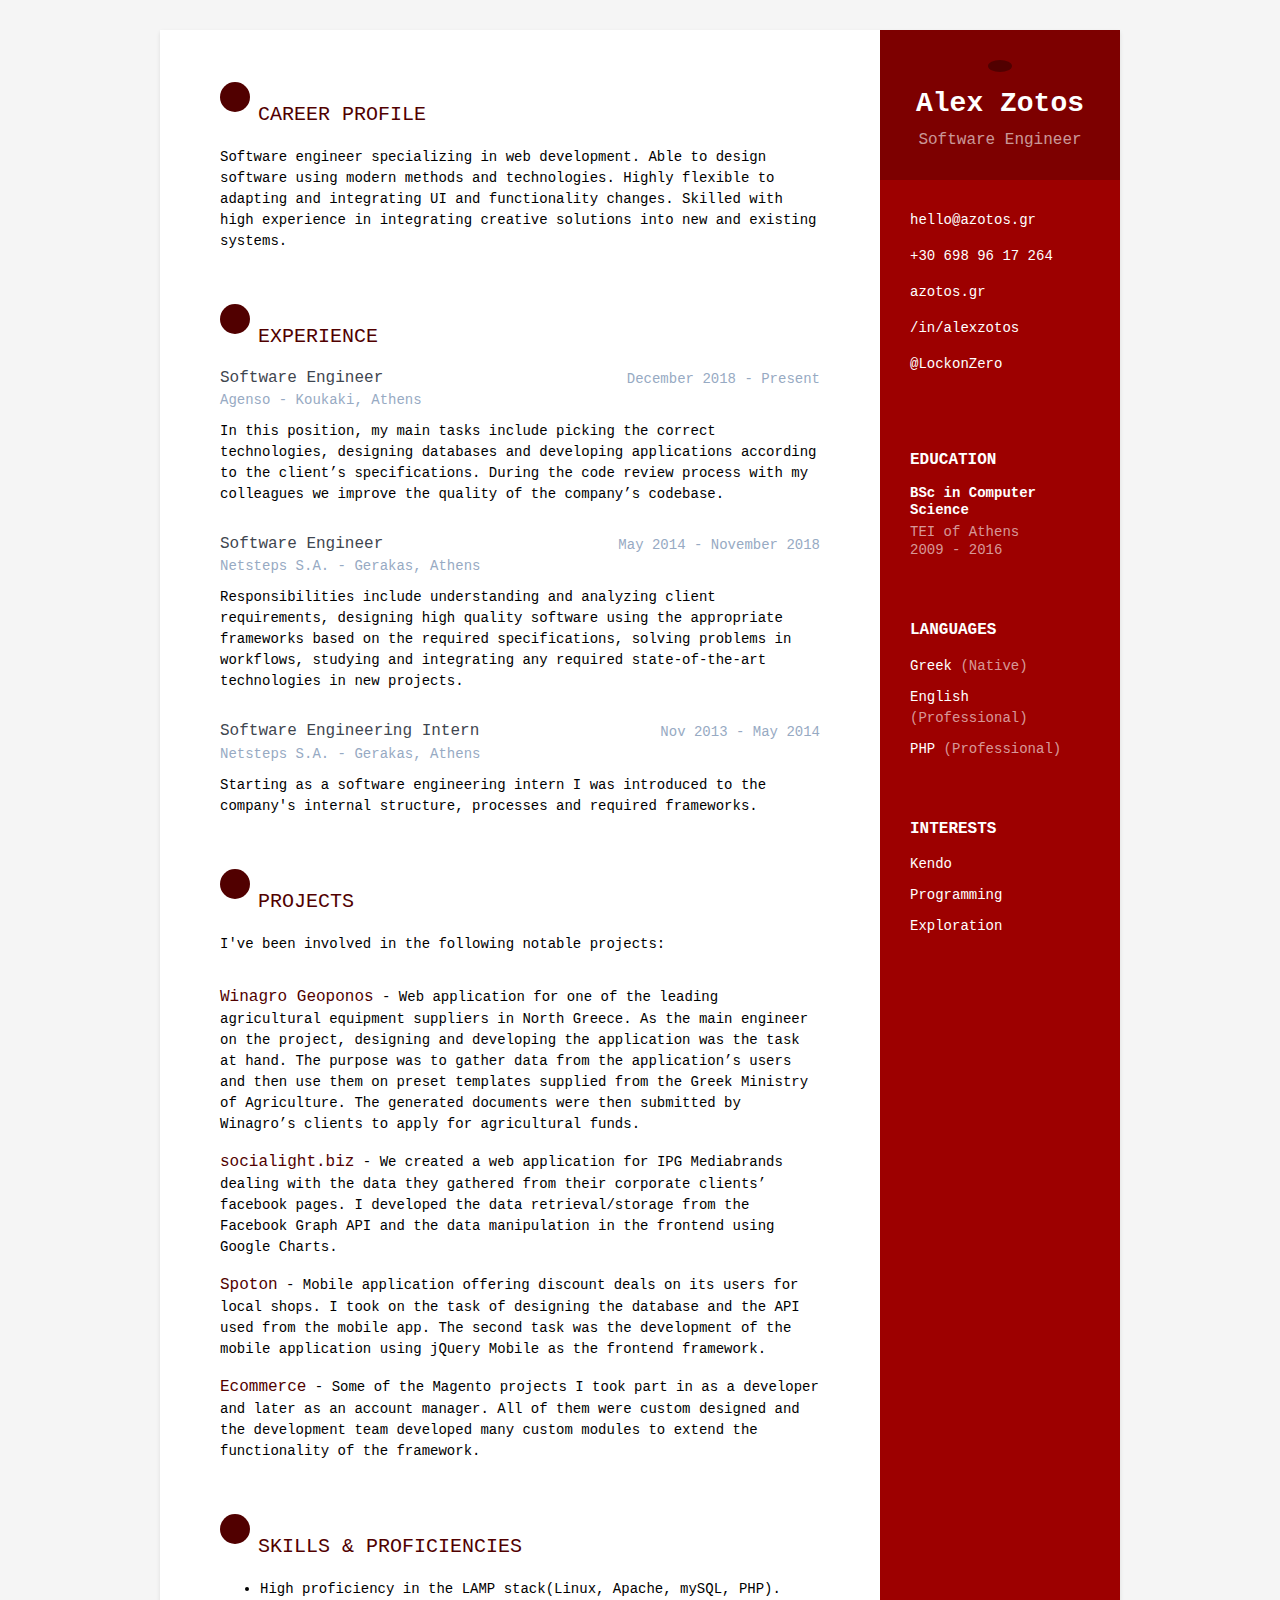
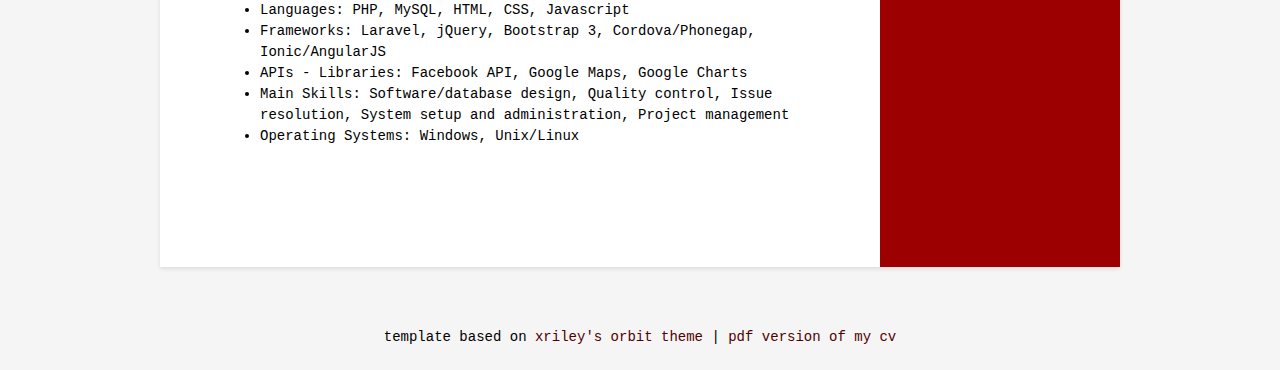
==== themes/hugo-zero/static/cv/index.html @ 6dec4289 "Added new version of Orbit theme, switched main color to red, added pdf link" ====
<!DOCTYPE html>
<!--[if IE 8]> <html lang="en" class="ie8"> <![endif]-->
<!--[if IE 9]> <html lang="en" class="ie9"> <![endif]-->
<!--[if !IE]><!--> <html lang="en"> <!--<![endif]-->

<!--
TODO add links on companies
TODO fix skills
-->
<head>
    <title>Alex Zotos CV</title>
    <!-- Meta -->
    <meta charset="utf-8">
    <meta http-equiv="X-UA-Compatible" content="IE=edge">
    <meta name="viewport" content="width=device-width, initial-scale=1.0">
    <meta name="description" content="Alex Zotos Curriculum Vitae">
    <meta name="author" content="Alex Zotos">
    <link rel="shortcut icon" href="favicon.ico">
    <!-- Global CSS -->
    <link rel="stylesheet" href="assets/plugins/bootstrap/css/bootstrap.min.css">
    <!-- Plugins CSS -->
    <link rel="stylesheet" href="assets/plugins/font-awesome/css/font-awesome.css">

    <!-- Theme CSS -->
    <link id="theme-style" rel="stylesheet" href="assets/css/orbit-zero.css">
    <!-- HTML5 shim and Respond.js for IE8 support of HTML5 elements and media queries -->
    <!--[if lt IE 9]>
    <script src="https://oss.maxcdn.com/html5shiv/3.7.2/html5shiv.min.js"></script>
    <script src="https://oss.maxcdn.com/respond/1.4.2/respond.min.js"></script>
    <![endif]-->
</head>

<body>
<div class="wrapper">
    <div class="sidebar-wrapper">
        <div class="profile-container">
            <img class="profile" src="/cv/assets/images/myAvatar.png" alt="" />
            <h1 class="name">Alex Zotos</h1>
            <h3 class="tagline">Software Engineer</h3>
        </div><!--//profile-container-->

        <div class="contact-container container-block">
            <ul class="list-unstyled contact-list">
                <li class="email"><i class="fas fa-envelope"></i><a href="mailto: hello@azotos.gr">hello@azotos.gr</a></li>
                <li class="phone"><i class="fas fa-phone"></i><a href="tel:+30 698 96 17 264">+30 698 96 17 264</a></li>
                <li class="website"><i class="fas fa-globe"></i><a href="https://www.azotos.gr" target="_blank">azotos.gr</a></li>
                <li class="linkedin"><i class="fab fa-linkedin-in"></i><a href="https://linkedin.com/in/alexzotos" target="_blank">/in/alexzotos</a></li>
                <li class="github"><i class="fab fa-github"></i><a href="https://github.com/LockonZero" target="_blank">@LockonZero</a></li>
            </ul>
        </div><!--//contact-container-->
        <div class="education-container container-block">
            <h2 class="container-block-title">Education</h2>
            <div class="item">
                <h4 class="degree">BSc in Computer Science</h4>
                <h5 class="meta">TEI of Athens</h5>
                <div class="time">2009 - 2016</div>
            </div><!--//item-->
        </div><!--//education-container-->

        <div class="languages-container container-block">
            <h2 class="container-block-title">Languages</h2>
            <ul class="list-unstyled interests-list">
                <li>Greek <span class="lang-desc">(Native)</span></li>
                <li>English <span class="lang-desc">(Professional)</span></li>
                <li>PHP <span class="lang-desc">(Professional)</span></li>
            </ul>
        </div><!--//interests-->

        <div class="interests-container container-block">
            <h2 class="container-block-title">Interests</h2>
            <ul class="list-unstyled interests-list">
                <li>Kendo</li>
                <li>Programming</li>
                <li>Exploration</li>
            </ul>
        </div><!--//interests-->

    </div><!--//sidebar-wrapper-->

    <div class="main-wrapper">

        <section class="section summary-section">
            <h2 class="section-title"><span class="icon-holder"><i class="fas fa-user"></i></span>Career Profile</h2>
            <div class="summary">
                <p>Software engineer specializing in web development. Able to design software using modern methods and technologies. Highly flexible to adapting and integrating UI and functionality changes. Skilled with high experience in integrating creative solutions into new and existing systems.</p>
            </div><!--//summary-->
        </section><!--//section-->

        <section class="section experiences-section">
            <h2 class="section-title"><span class="icon-holder"><i class="fas fa-briefcase"></span></i>Experience</h2>

            <div class="item">
                <div class="meta">
                    <div class="upper-row">
                        <h3 class="job-title">Software Engineer</h3>
                        <div class="time">December 2018 - Present</div>
                    </div><!--//upper-row-->
                    <div class="company">Agenso - Koukaki, Athens</div>
                </div><!--//meta-->
                <div class="details">
                    <p>In this position, my main tasks include picking the correct technologies, designing databases and developing applications according to the client’s specifications. During the code review process with my colleagues we improve the quality of the company’s codebase.</p>

                </div><!--//details-->
            </div><!--//item-->

            <div class="item">
                <div class="meta">
                    <div class="upper-row">
                        <h3 class="job-title">Software Engineer</h3>
                        <div class="time">May 2014 - November 2018</div>
                    </div><!--//upper-row-->
                    <div class="company">Netsteps S.A. - Gerakas, Athens</div>
                </div><!--//meta-->
                <div class="details">
                    <p>Responsibilities include understanding and analyzing client requirements, designing high quality software using the appropriate frameworks based on the required specifications, solving problems in workflows, studying and integrating any required state-of-the-art technologies in new projects.</p>

                </div><!--//details-->
            </div><!--//item-->

            <div class="item">
                <div class="meta">
                    <div class="upper-row">
                        <h3 class="job-title">Software Engineering Intern</h3>
                        <div class="time">Nov 2013 - May 2014</div>
                    </div><!--//upper-row-->
                    <div class="company">Netsteps S.A. - Gerakas, Athens</div>
                </div><!--//meta-->
                <div class="details">
                    <p>Starting as a software engineering intern I was introduced to the company's internal structure, processes and required frameworks. </p>

                </div><!--//details-->
            </div><!--//item-->

        </section><!--//section-->

        <section class="section projects-section">
            <h2 class="section-title"><span class="icon-holder"><i class="fas fa-archive"></i></span>Projects</h2>
            <div class="intro">
                <p>I've been involved in the following notable projects:</p>
            </div><!--//intro-->

            <div class="item">
                <span class="project-title"><a href="#hook">Winagro Geoponos</a></span> - <span class="project-tagline">Web application for one of the leading agricultural equipment suppliers in North Greece. As the main engineer on the project, designing and developing the application was the task at hand. The purpose was to gather data from the application’s users and then use them on preset templates supplied from the Greek Ministry of Agriculture. The generated documents were then submitted by Winagro’s clients to apply for agricultural funds.</span>

            </div><!--//item-->

            <div class="item">
                <span class="project-title"><a href="#hook">socialight.biz</a></span> - <span class="project-tagline">We created a web application for IPG Mediabrands dealing with the data they gathered from their corporate clients’ facebook pages. I developed the data retrieval/storage from the Facebook Graph API and the data manipulation in the frontend using Google Charts.</span>

            </div><!--//item-->

            <div class="item">
                <span class="project-title"><a href="#hook">Spoton</a></span> - <span class="project-tagline">Mobile application offering discount deals on its users for local shops. I took on the task of designing the database and the API used from the mobile app. The second task was the development of the mobile application using jQuery Mobile as the frontend framework.</span>

            </div><!--//item-->

            <div class="item">
                <span class="project-title"><a href="#hook">Ecommerce</a></span> - <span class="project-tagline">Some of the Magento projects I took part in as a developer and later as an account manager. All of them were custom designed and the development team developed many custom modules to extend the functionality of the framework.</span>

            </div><!--//item-->

        </section><!--//section-->

        <section class="skills-section section">
            <h2 class="section-title"><span class="icon-holder"><i class="fas fa-rocket"></i></span>Skills &amp; Proficiencies</h2>
            <div class="skillset">
                <ul>
                    <li>High proficiency in the LAMP stack(Linux, Apache, mySQL, PHP).</li>
                    <li>Languages: PHP, MySQL, HTML, CSS, Javascript</li>
                    <li>Frameworks: Laravel, jQuery, Bootstrap 3, Cordova/Phonegap, Ionic/AngularJS</li>
                    <li>APIs - Libraries: Facebook API, Google Maps, Google Charts</li>
                    <li>Main Skills: Software/database design, Quality control, Issue resolution, System setup and administration, Project management</li>
                    <li>Operating Systems: Windows, Unix/Linux</li>
                </ul>

            </div>
        </section><!--//skills-section-->

    </div><!--//main-body-->
</div>

<footer class="footer">
    <div class="text-center">
        template based on <a href="https://git.io/vps8f">xriley's orbit theme</a> | <a href="https://www.azotos.gr/cv/dist/alexzotos-cv-2019-1.pdf">pdf version of my cv</a>
    </div><!--//container-->
</footer><!--//footer-->

<!-- Javascript -->
<script src="https://ajax.googleapis.com/ajax/libs/webfont/1.6.26/webfont.js"></script>
<!-- FontAwesome JS -->
<script defer src="https://use.fontawesome.com/releases/v5.1.0/js/all.js" integrity="sha384-3LK/3kTpDE/Pkp8gTNp2gR/2gOiwQ6QaO7Td0zV76UFJVhqLl4Vl3KL1We6q6wR9" crossorigin="anonymous"></script>
<!--<script type="text/javascript" src="assets/plugins/jquery-1.11.3.min.js"></script>-->
<!--<script type="text/javascript" src="assets/plugins/bootstrap/js/bootstrap.min.js"></script>-->

<script>
    WebFont.load({
        google: {
            families: ['Cutive Mono']
        }
    });
</script>
</body>
</html>
---- themes/hugo-zero/static/cv/assets/css/orbit-zero.css ----
/*! 
 * Template Name: Orbit - Bootstrap 4 Resume/CV Template for Developers
 * Version: 2.0
 * Author: Xiaoying Riley
 * Copyright: 3rd Wave Media
 * Twitter: @3rdwave_themes
 * License: Creative Commons Attribution 3.0 License
 * Website: http://themes.3rdwavemedia.com/
*/body{font-family:'Roboto', sans-serif;color:#000;background:#f5f5f5;font-size:14px;-webkit-font-smoothing:antialiased;-moz-osx-font-smoothing:grayscale}h1,h2,h3,h4,h5,h6{font-weight:700}a{color:#510000;-webkit-transition:all 0.4s ease-in-out;-moz-transition:all 0.4s ease-in-out;-ms-transition:all 0.4s ease-in-out;-o-transition:all 0.4s ease-in-out}a:hover{text-decoration:underline;color:#040000}a:focus{text-decoration:none}p{line-height:1.5}.wrapper{background:#9D0000;max-width:960px;margin:0 auto;margin-top:30px;position:relative;-webkit-box-shadow:0px 2px 4px rgba(0,0,0,0.1);-moz-box-shadow:0px 2px 4px rgba(0,0,0,0.1);box-shadow:0px 2px 4px rgba(0,0,0,0.1)}.sidebar-wrapper{background:#9D0000;position:absolute;right:0;width:240px;height:100%;min-height:800px;color:#fff}.sidebar-wrapper a{color:#fff}.sidebar-wrapper .profile-container{padding:30px;background:rgba(0,0,0,0.2);text-align:center;color:#fff}.sidebar-wrapper .name{font-size:32px;font-weight:900;margin-top:0;margin-bottom:10px}.sidebar-wrapper .tagline{color:rgba(255,255,255,0.6);font-size:16px;font-weight:400;margin-top:0;margin-bottom:0}.sidebar-wrapper .profile{margin-bottom:15px}.sidebar-wrapper .contact-list .svg-inline--fa{margin-right:5px;font-size:18px;vertical-align:middle}.sidebar-wrapper .contact-list li{margin-bottom:15px}.sidebar-wrapper .contact-list li:last-child{margin-bottom:0}.sidebar-wrapper .contact-list .email .svg-inline--fa{font-size:14px}.sidebar-wrapper .container-block{padding:30px}.sidebar-wrapper .container-block-title{text-transform:uppercase;font-size:16px;font-weight:700;margin-top:0;margin-bottom:15px}.sidebar-wrapper .degree{font-size:14px;margin-top:0;margin-bottom:5px}.sidebar-wrapper .education-container .item{margin-bottom:15px}.sidebar-wrapper .education-container .item:last-child{margin-bottom:0}.sidebar-wrapper .education-container .meta{color:rgba(255,255,255,0.6);font-weight:500;margin-bottom:0px;margin-top:0;font-size:14px}.sidebar-wrapper .education-container .time{color:rgba(255,255,255,0.6);font-weight:500;margin-bottom:0px}.sidebar-wrapper .languages-container .lang-desc{color:rgba(255,255,255,0.6)}.sidebar-wrapper .languages-list{margin-bottom:0}.sidebar-wrapper .languages-list li{margin-bottom:10px}.sidebar-wrapper .languages-list li:last-child{margin-bottom:0}.sidebar-wrapper .interests-list{margin-bottom:0}.sidebar-wrapper .interests-list li{margin-bottom:10px}.sidebar-wrapper .interests-list li:last-child{margin-bottom:0}.main-wrapper{background:#fff;padding:60px;padding-right:300px}.main-wrapper .section-title{text-transform:uppercase;font-size:20px;font-weight:500;color:#510000;position:relative;margin-top:0;margin-bottom:20px}.main-wrapper .section-title .icon-holder{width:30px;height:30px;margin-right:8px;display:inline-block;color:#fff;-webkit-border-radius:50%;-moz-border-radius:50%;-ms-border-radius:50%;-o-border-radius:50%;border-radius:50%;-moz-background-clip:padding;-webkit-background-clip:padding-box;background-clip:padding-box;background:#510000;text-align:center;font-size:16px;position:relative;top:-8px}.main-wrapper .section-title .icon-holder .svg-inline--fa{font-size:14px;margin-top:6px}.main-wrapper .section{margin-bottom:60px}.main-wrapper .experiences-section .item{margin-bottom:30px}.main-wrapper .upper-row{position:relative;overflow:hidden;margin-bottom:2px}.main-wrapper .job-title{color:#3F4650;font-size:16px;margin-top:0;margin-bottom:0;font-weight:500}.main-wrapper .time{position:absolute;right:0;top:0;color:#97AAC3}.main-wrapper .company{margin-bottom:10px;color:#97AAC3}.main-wrapper .project-title{font-size:16px;font-weight:400;margin-top:0;margin-bottom:5px}.main-wrapper .projects-section .intro{margin-bottom:30px}.main-wrapper .projects-section .item{margin-bottom:15px}.skillset .item{margin-bottom:15px;overflow:hidden}.skillset .level-title{font-size:14px;margin-top:0;margin-bottom:12px}.skillset .level-bar{height:12px;background:#f5f5f5;-webkit-border-radius:2px;-moz-border-radius:2px;-ms-border-radius:2px;-o-border-radius:2px;border-radius:2px;-moz-background-clip:padding;-webkit-background-clip:padding-box;background-clip:padding-box}.skillset .theme-progress-bar{background:#d00000}.footer{padding:30px;padding-top:60px}.footer .copyright{line-height:1.6;color:#000;font-size:13px}.footer .fa-heart{color:#fb866a}@media (max-width: 767.98px){.sidebar-wrapper{position:static;width:inherit}.main-wrapper{padding:30px}.main-wrapper .time{position:static;display:block;margin-top:5px}.main-wrapper .upper-row{margin-bottom:0}}@media (min-width: 992px){.skillset .level-title{display:inline-block;float:left;width:30%;margin-bottom:0}}body{font-family:'Cutive Mono', monospace}.main-wrapper .section-title .icon-holder{margin-right:8px}.sidebar-wrapper .name{font-size:28px}.sidebar-wrapper .profile{max-width:150px;border-radius:50%;padding:12px 12px 0px 12px;background-color:#510000}.sidebar-wrapper .contact-list .icon-holder{margin-right:5px}
/*# sourceMappingURL=orbit-zero.css.map */
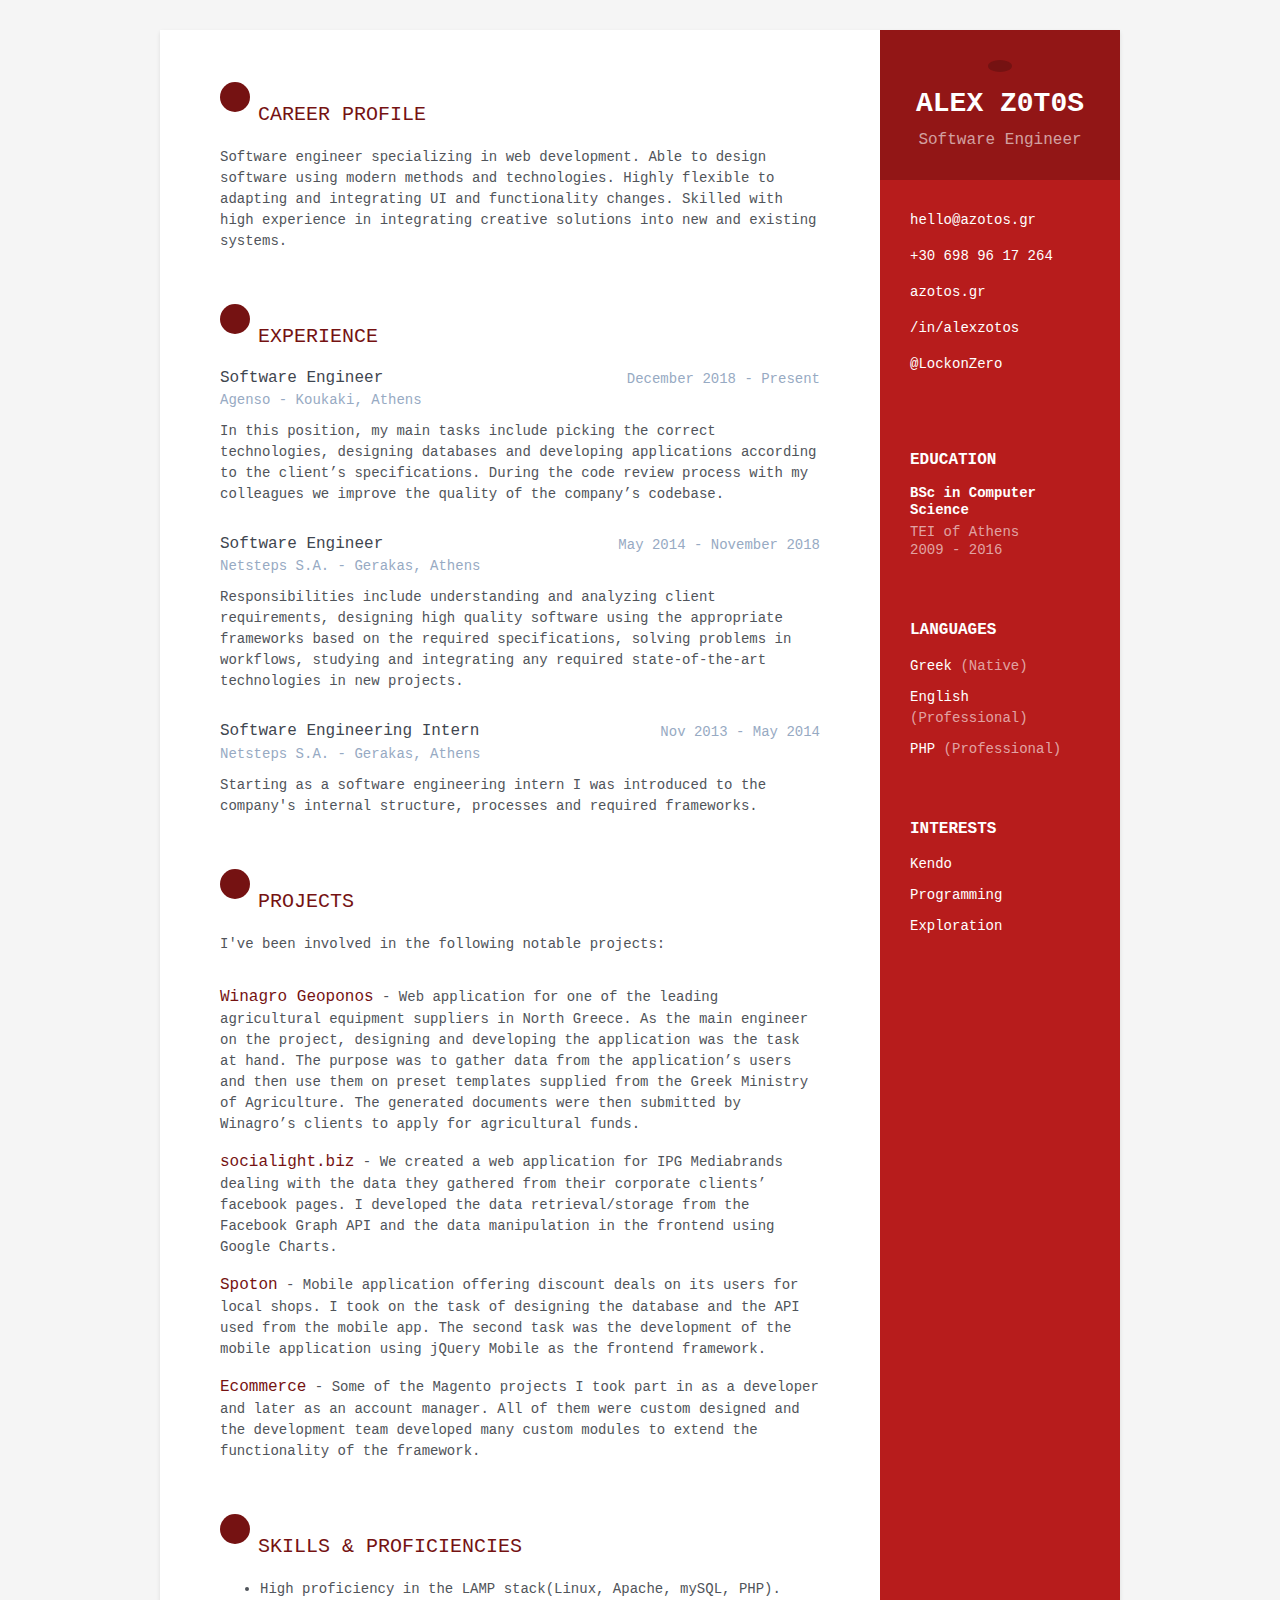
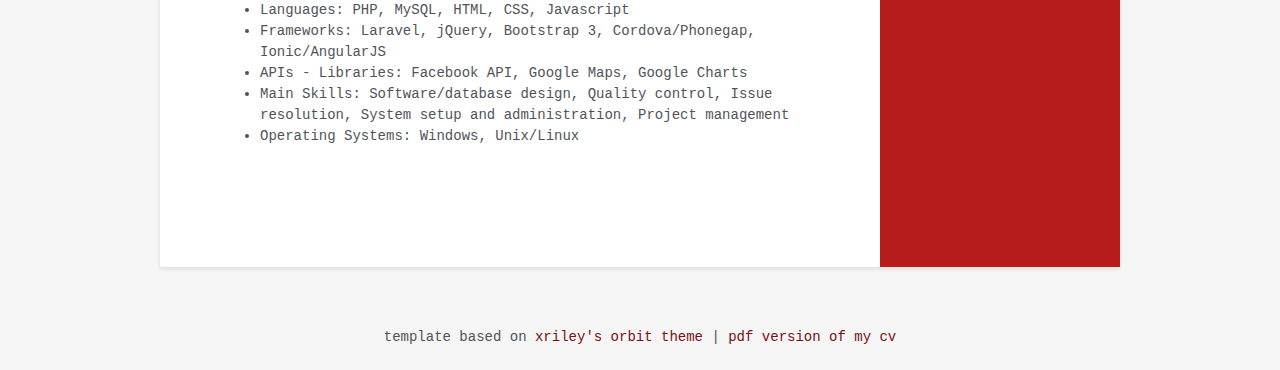
==== commit b421bed3: "Changes for the CV" ====
--- a/themes/hugo-zero/static/cv/index.html
+++ b/themes/hugo-zero/static/cv/index.html
@@ -35,7 +35,7 @@
     <div class="sidebar-wrapper">
         <div class="profile-container">
             <img class="profile" src="/cv/assets/images/myAvatar.png" alt="" />
-            <h1 class="name">Alex Zotos</h1>
+            <h1 class="name">ALEX Z0T0S</h1>
             <h3 class="tagline">Software Engineer</h3>
         </div><!--//profile-container-->
 
@@ -195,7 +195,7 @@
 <script>
     WebFont.load({
         google: {
-            families: ['Cutive Mono']
+            families: ['Overpass Mono']
         }
     });
 </script>
--- a/themes/hugo-zero/static/cv/assets/css/orbit-zero.css
+++ b/themes/hugo-zero/static/cv/assets/css/orbit-zero.css
@@ -6,5 +6,5 @@
  * Twitter: @3rdwave_themes
  * License: Creative Commons Attribution 3.0 License
  * Website: http://themes.3rdwavemedia.com/
-*/body{font-family:'Roboto', sans-serif;color:#000;background:#f5f5f5;font-size:14px;-webkit-font-smoothing:antialiased;-moz-osx-font-smoothing:grayscale}h1,h2,h3,h4,h5,h6{font-weight:700}a{color:#510000;-webkit-transition:all 0.4s ease-in-out;-moz-transition:all 0.4s ease-in-out;-ms-transition:all 0.4s ease-in-out;-o-transition:all 0.4s ease-in-out}a:hover{text-decoration:underline;color:#040000}a:focus{text-decoration:none}p{line-height:1.5}.wrapper{background:#9D0000;max-width:960px;margin:0 auto;margin-top:30px;position:relative;-webkit-box-shadow:0px 2px 4px rgba(0,0,0,0.1);-moz-box-shadow:0px 2px 4px rgba(0,0,0,0.1);box-shadow:0px 2px 4px rgba(0,0,0,0.1)}.sidebar-wrapper{background:#9D0000;position:absolute;right:0;width:240px;height:100%;min-height:800px;color:#fff}.sidebar-wrapper a{color:#fff}.sidebar-wrapper .profile-container{padding:30px;background:rgba(0,0,0,0.2);text-align:center;color:#fff}.sidebar-wrapper .name{font-size:32px;font-weight:900;margin-top:0;margin-bottom:10px}.sidebar-wrapper .tagline{color:rgba(255,255,255,0.6);font-size:16px;font-weight:400;margin-top:0;margin-bottom:0}.sidebar-wrapper .profile{margin-bottom:15px}.sidebar-wrapper .contact-list .svg-inline--fa{margin-right:5px;font-size:18px;vertical-align:middle}.sidebar-wrapper .contact-list li{margin-bottom:15px}.sidebar-wrapper .contact-list li:last-child{margin-bottom:0}.sidebar-wrapper .contact-list .email .svg-inline--fa{font-size:14px}.sidebar-wrapper .container-block{padding:30px}.sidebar-wrapper .container-block-title{text-transform:uppercase;font-size:16px;font-weight:700;margin-top:0;margin-bottom:15px}.sidebar-wrapper .degree{font-size:14px;margin-top:0;margin-bottom:5px}.sidebar-wrapper .education-container .item{margin-bottom:15px}.sidebar-wrapper .education-container .item:last-child{margin-bottom:0}.sidebar-wrapper .education-container .meta{color:rgba(255,255,255,0.6);font-weight:500;margin-bottom:0px;margin-top:0;font-size:14px}.sidebar-wrapper .education-container .time{color:rgba(255,255,255,0.6);font-weight:500;margin-bottom:0px}.sidebar-wrapper .languages-container .lang-desc{color:rgba(255,255,255,0.6)}.sidebar-wrapper .languages-list{margin-bottom:0}.sidebar-wrapper .languages-list li{margin-bottom:10px}.sidebar-wrapper .languages-list li:last-child{margin-bottom:0}.sidebar-wrapper .interests-list{margin-bottom:0}.sidebar-wrapper .interests-list li{margin-bottom:10px}.sidebar-wrapper .interests-list li:last-child{margin-bottom:0}.main-wrapper{background:#fff;padding:60px;padding-right:300px}.main-wrapper .section-title{text-transform:uppercase;font-size:20px;font-weight:500;color:#510000;position:relative;margin-top:0;margin-bottom:20px}.main-wrapper .section-title .icon-holder{width:30px;height:30px;margin-right:8px;display:inline-block;color:#fff;-webkit-border-radius:50%;-moz-border-radius:50%;-ms-border-radius:50%;-o-border-radius:50%;border-radius:50%;-moz-background-clip:padding;-webkit-background-clip:padding-box;background-clip:padding-box;background:#510000;text-align:center;font-size:16px;position:relative;top:-8px}.main-wrapper .section-title .icon-holder .svg-inline--fa{font-size:14px;margin-top:6px}.main-wrapper .section{margin-bottom:60px}.main-wrapper .experiences-section .item{margin-bottom:30px}.main-wrapper .upper-row{position:relative;overflow:hidden;margin-bottom:2px}.main-wrapper .job-title{color:#3F4650;font-size:16px;margin-top:0;margin-bottom:0;font-weight:500}.main-wrapper .time{position:absolute;right:0;top:0;color:#97AAC3}.main-wrapper .company{margin-bottom:10px;color:#97AAC3}.main-wrapper .project-title{font-size:16px;font-weight:400;margin-top:0;margin-bottom:5px}.main-wrapper .projects-section .intro{margin-bottom:30px}.main-wrapper .projects-section .item{margin-bottom:15px}.skillset .item{margin-bottom:15px;overflow:hidden}.skillset .level-title{font-size:14px;margin-top:0;margin-bottom:12px}.skillset .level-bar{height:12px;background:#f5f5f5;-webkit-border-radius:2px;-moz-border-radius:2px;-ms-border-radius:2px;-o-border-radius:2px;border-radius:2px;-moz-background-clip:padding;-webkit-background-clip:padding-box;background-clip:padding-box}.skillset .theme-progress-bar{background:#d00000}.footer{padding:30px;padding-top:60px}.footer .copyright{line-height:1.6;color:#000;font-size:13px}.footer .fa-heart{color:#fb866a}@media (max-width: 767.98px){.sidebar-wrapper{position:static;width:inherit}.main-wrapper{padding:30px}.main-wrapper .time{position:static;display:block;margin-top:5px}.main-wrapper .upper-row{margin-bottom:0}}@media (min-width: 992px){.skillset .level-title{display:inline-block;float:left;width:30%;margin-bottom:0}}body{font-family:'Cutive Mono', monospace}.main-wrapper .section-title .icon-holder{margin-right:8px}.sidebar-wrapper .name{font-size:28px}.sidebar-wrapper .profile{max-width:150px;border-radius:50%;padding:12px 12px 0px 12px;background-color:#510000}.sidebar-wrapper .contact-list .icon-holder{margin-right:5px}
+*/body{font-family:'Roboto', sans-serif;color:#50545a;background:#f5f5f5;font-size:14px;-webkit-font-smoothing:antialiased;-moz-osx-font-smoothing:grayscale}h1,h2,h3,h4,h5,h6{font-weight:700}a{color:#751212;-webkit-transition:all 0.4s ease-in-out;-moz-transition:all 0.4s ease-in-out;-ms-transition:all 0.4s ease-in-out;-o-transition:all 0.4s ease-in-out}a:hover{text-decoration:underline;color:#320808}a:focus{text-decoration:none}p{line-height:1.5}.wrapper{background:#b71c1c;max-width:960px;margin:0 auto;margin-top:30px;position:relative;-webkit-box-shadow:0px 2px 4px rgba(0,0,0,0.1);-moz-box-shadow:0px 2px 4px rgba(0,0,0,0.1);box-shadow:0px 2px 4px rgba(0,0,0,0.1)}.sidebar-wrapper{background:#b71c1c;position:absolute;right:0;width:240px;height:100%;min-height:800px;color:#fff}.sidebar-wrapper a{color:#fff}.sidebar-wrapper .profile-container{padding:30px;background:rgba(0,0,0,0.2);text-align:center;color:#fff}.sidebar-wrapper .name{font-size:32px;font-weight:900;margin-top:0;margin-bottom:10px}.sidebar-wrapper .tagline{color:rgba(255,255,255,0.6);font-size:16px;font-weight:400;margin-top:0;margin-bottom:0}.sidebar-wrapper .profile{margin-bottom:15px}.sidebar-wrapper .contact-list .svg-inline--fa{margin-right:5px;font-size:18px;vertical-align:middle}.sidebar-wrapper .contact-list li{margin-bottom:15px}.sidebar-wrapper .contact-list li:last-child{margin-bottom:0}.sidebar-wrapper .contact-list .email .svg-inline--fa{font-size:14px}.sidebar-wrapper .container-block{padding:30px}.sidebar-wrapper .container-block-title{text-transform:uppercase;font-size:16px;font-weight:700;margin-top:0;margin-bottom:15px}.sidebar-wrapper .degree{font-size:14px;margin-top:0;margin-bottom:5px}.sidebar-wrapper .education-container .item{margin-bottom:15px}.sidebar-wrapper .education-container .item:last-child{margin-bottom:0}.sidebar-wrapper .education-container .meta{color:rgba(255,255,255,0.6);font-weight:500;margin-bottom:0px;margin-top:0;font-size:14px}.sidebar-wrapper .education-container .time{color:rgba(255,255,255,0.6);font-weight:500;margin-bottom:0px}.sidebar-wrapper .languages-container .lang-desc{color:rgba(255,255,255,0.6)}.sidebar-wrapper .languages-list{margin-bottom:0}.sidebar-wrapper .languages-list li{margin-bottom:10px}.sidebar-wrapper .languages-list li:last-child{margin-bottom:0}.sidebar-wrapper .interests-list{margin-bottom:0}.sidebar-wrapper .interests-list li{margin-bottom:10px}.sidebar-wrapper .interests-list li:last-child{margin-bottom:0}.main-wrapper{background:#fff;padding:60px;padding-right:300px}.main-wrapper .section-title{text-transform:uppercase;font-size:20px;font-weight:500;color:#751212;position:relative;margin-top:0;margin-bottom:20px}.main-wrapper .section-title .icon-holder{width:30px;height:30px;margin-right:8px;display:inline-block;color:#fff;-webkit-border-radius:50%;-moz-border-radius:50%;-ms-border-radius:50%;-o-border-radius:50%;border-radius:50%;-moz-background-clip:padding;-webkit-background-clip:padding-box;background-clip:padding-box;background:#751212;text-align:center;font-size:16px;position:relative;top:-8px}.main-wrapper .section-title .icon-holder .svg-inline--fa{font-size:14px;margin-top:6px}.main-wrapper .section{margin-bottom:60px}.main-wrapper .experiences-section .item{margin-bottom:30px}.main-wrapper .upper-row{position:relative;overflow:hidden;margin-bottom:2px}.main-wrapper .job-title{color:#3F4650;font-size:16px;margin-top:0;margin-bottom:0;font-weight:500}.main-wrapper .time{position:absolute;right:0;top:0;color:#97AAC3}.main-wrapper .company{margin-bottom:10px;color:#97AAC3}.main-wrapper .project-title{font-size:16px;font-weight:400;margin-top:0;margin-bottom:5px}.main-wrapper .projects-section .intro{margin-bottom:30px}.main-wrapper .projects-section .item{margin-bottom:15px}.skillset .item{margin-bottom:15px;overflow:hidden}.skillset .level-title{font-size:14px;margin-top:0;margin-bottom:12px}.skillset .level-bar{height:12px;background:#f5f5f5;-webkit-border-radius:2px;-moz-border-radius:2px;-ms-border-radius:2px;-o-border-radius:2px;border-radius:2px;-moz-background-clip:padding;-webkit-background-clip:padding-box;background-clip:padding-box}.skillset .theme-progress-bar{background:#de2828}.footer{padding:30px;padding-top:60px}.footer .copyright{line-height:1.6;color:#50545a;font-size:13px}.footer .fa-heart{color:#fb866a}@media (max-width: 767.98px){.sidebar-wrapper{position:static;width:inherit}.main-wrapper{padding:30px}.main-wrapper .time{position:static;display:block;margin-top:5px}.main-wrapper .upper-row{margin-bottom:0}}@media (min-width: 992px){.skillset .level-title{display:inline-block;float:left;width:30%;margin-bottom:0}}body{font-family:'Overpass Mono', monospace}.main-wrapper .section-title .icon-holder{margin-right:8px}.sidebar-wrapper .name{font-size:28px}.sidebar-wrapper .profile{max-width:170px;border-radius:50%;background-color:#751212;padding:12px 12px 0 12px}.sidebar-wrapper .contact-list .icon-holder{margin-right:5px}
 /*# sourceMappingURL=orbit-zero.css.map */
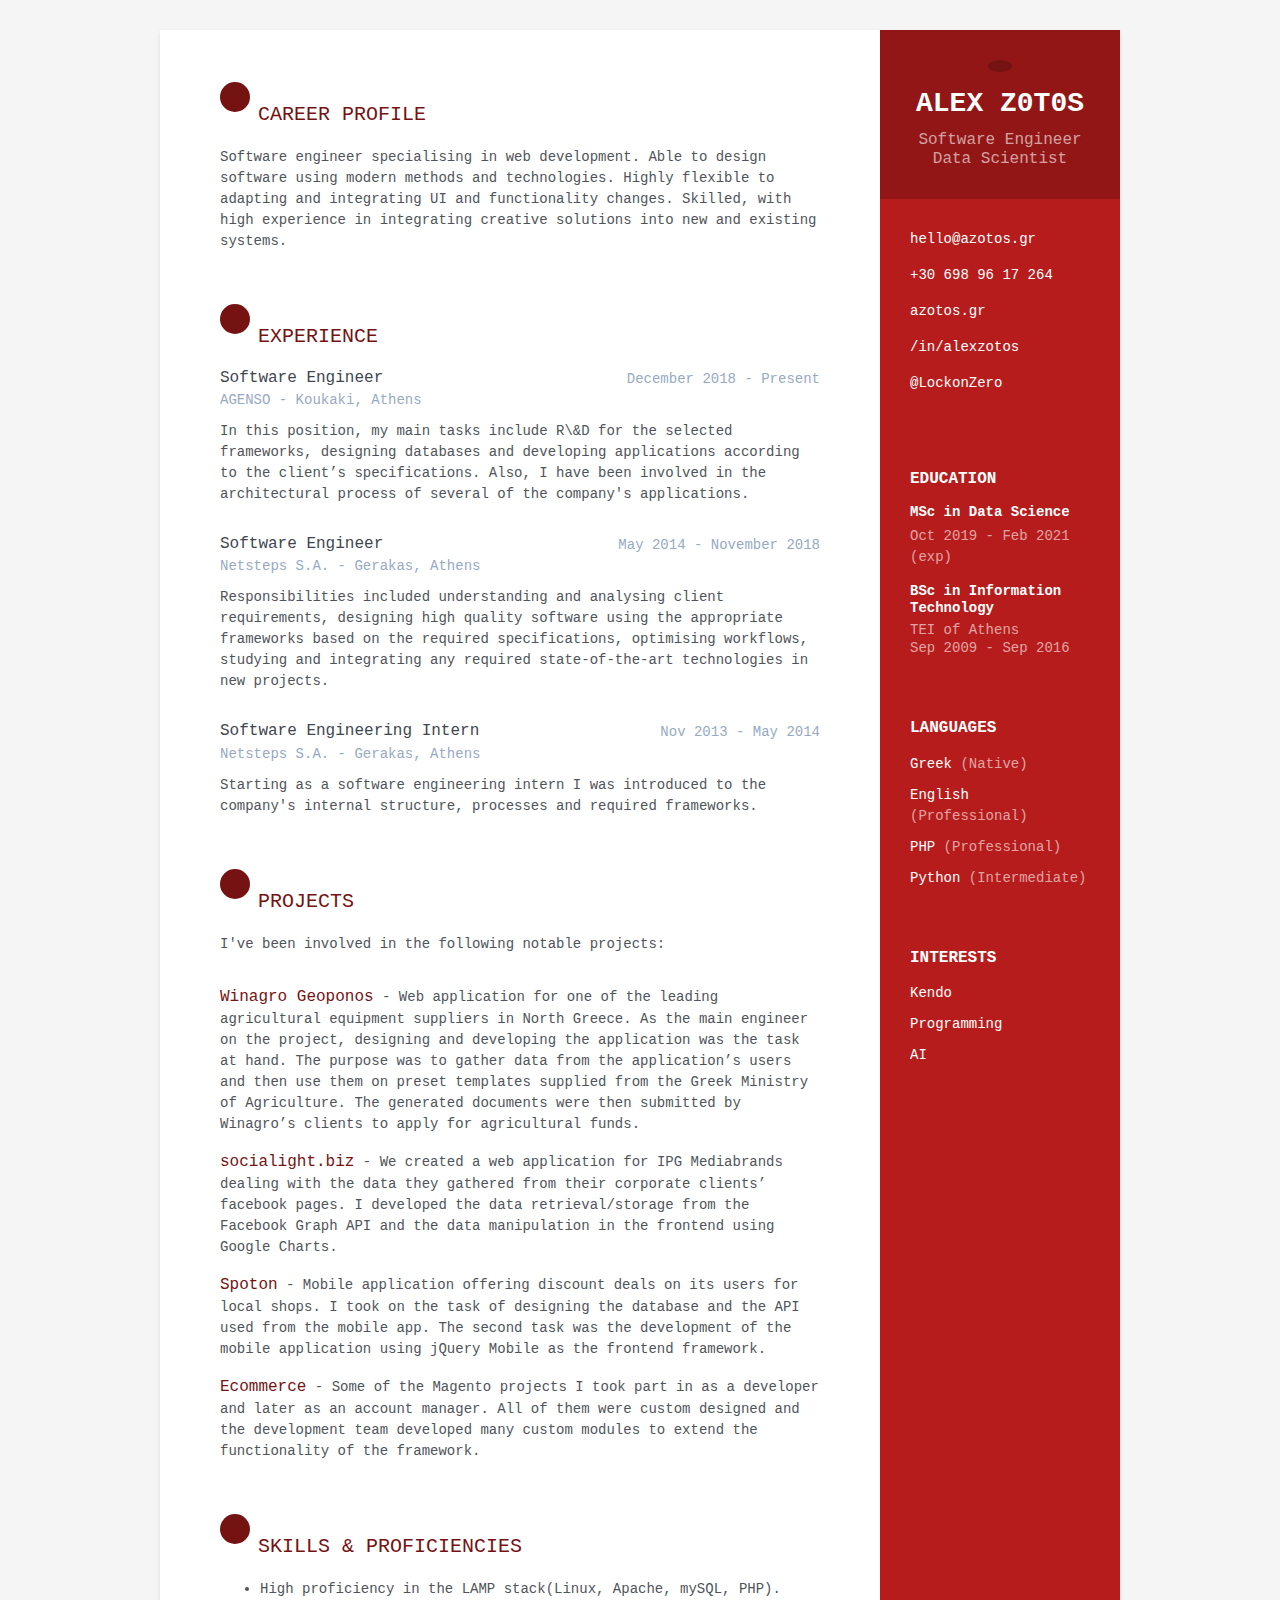
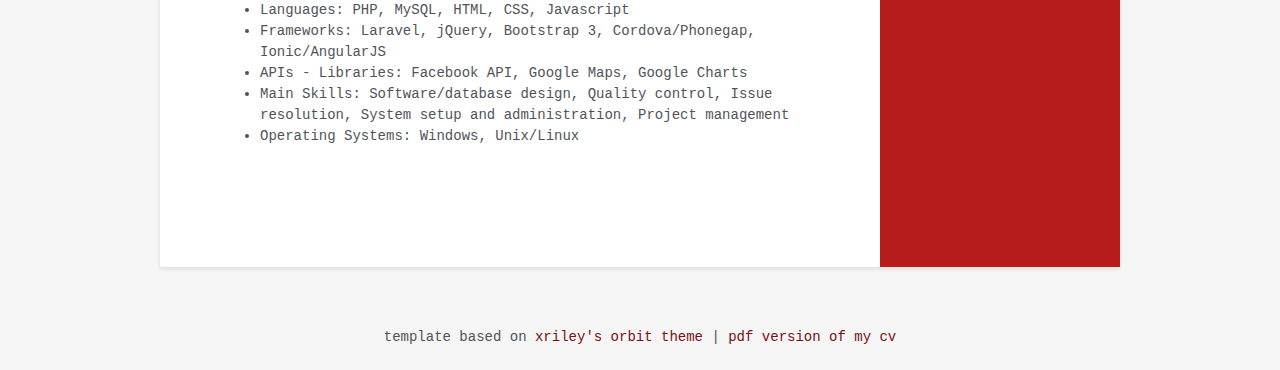
==== commit 9a229f62: "Updated the main CV page" ====
--- a/themes/hugo-zero/static/cv/index.html
+++ b/themes/hugo-zero/static/cv/index.html
@@ -36,7 +36,7 @@
         <div class="profile-container">
             <img class="profile" src="/cv/assets/images/myAvatar.png" alt="" />
             <h1 class="name">ALEX Z0T0S</h1>
-            <h3 class="tagline">Software Engineer</h3>
+            <h3 class="tagline">Software Engineer<br>Data Scientist</h3>
         </div><!--//profile-container-->
 
         <div class="contact-container container-block">
@@ -51,9 +51,14 @@
         <div class="education-container container-block">
             <h2 class="container-block-title">Education</h2>
             <div class="item">
-                <h4 class="degree">BSc in Computer Science</h4>
+                <h4 class="degree">MSc in Data Science</h4>
+                <h5 class="meta"></h5>
+                <div class="time">Oct 2019 - Feb 2021 (exp)</div>
+            </div><!--//item-->
+            <div class="item">
+                <h4 class="degree">BSc in Information Technology</h4>
                 <h5 class="meta">TEI of Athens</h5>
-                <div class="time">2009 - 2016</div>
+                <div class="time">Sep 2009 - Sep 2016</div>
             </div><!--//item-->
         </div><!--//education-container-->
 
@@ -63,6 +68,7 @@
                 <li>Greek <span class="lang-desc">(Native)</span></li>
                 <li>English <span class="lang-desc">(Professional)</span></li>
                 <li>PHP <span class="lang-desc">(Professional)</span></li>
+                <li>Python <span class="lang-desc">(Intermediate)</span></li>
             </ul>
         </div><!--//interests-->
 
@@ -71,7 +77,7 @@
             <ul class="list-unstyled interests-list">
                 <li>Kendo</li>
                 <li>Programming</li>
-                <li>Exploration</li>
+                <li>AI</li>
             </ul>
         </div><!--//interests-->
 
@@ -82,12 +88,12 @@
         <section class="section summary-section">
             <h2 class="section-title"><span class="icon-holder"><i class="fas fa-user"></i></span>Career Profile</h2>
             <div class="summary">
-                <p>Software engineer specializing in web development. Able to design software using modern methods and technologies. Highly flexible to adapting and integrating UI and functionality changes. Skilled with high experience in integrating creative solutions into new and existing systems.</p>
+                <p>Software engineer specialising in web development. Able to design software using modern methods and technologies. Highly flexible to adapting and integrating UI and functionality changes. Skilled, with high experience in integrating creative solutions into new and existing systems.</p>
             </div><!--//summary-->
         </section><!--//section-->
 
         <section class="section experiences-section">
-            <h2 class="section-title"><span class="icon-holder"><i class="fas fa-briefcase"></span></i>Experience</h2>
+            <h2 class="section-title"><span class="icon-holder"><i class="fas fa-briefcase"></i></span>Experience</h2>
 
             <div class="item">
                 <div class="meta">
@@ -95,10 +101,10 @@
                         <h3 class="job-title">Software Engineer</h3>
                         <div class="time">December 2018 - Present</div>
                     </div><!--//upper-row-->
-                    <div class="company">Agenso - Koukaki, Athens</div>
+                    <div class="company">AGENSO - Koukaki, Athens</div>
                 </div><!--//meta-->
                 <div class="details">
-                    <p>In this position, my main tasks include picking the correct technologies, designing databases and developing applications according to the client’s specifications. During the code review process with my colleagues we improve the quality of the company’s codebase.</p>
+                    <p>In this position, my main tasks include R\&D for the selected frameworks, designing databases and developing applications according to the client’s specifications. Also, I have been involved in the architectural process of several of the company's applications.</p>
 
                 </div><!--//details-->
             </div><!--//item-->
@@ -112,7 +118,7 @@
                     <div class="company">Netsteps S.A. - Gerakas, Athens</div>
                 </div><!--//meta-->
                 <div class="details">
-                    <p>Responsibilities include understanding and analyzing client requirements, designing high quality software using the appropriate frameworks based on the required specifications, solving problems in workflows, studying and integrating any required state-of-the-art technologies in new projects.</p>
+                    <p>Responsibilities included understanding and analysing client requirements, designing high quality software using the appropriate frameworks based on the required specifications, optimising workflows, studying and integrating any required state-of-the-art technologies in new projects.</p>
 
                 </div><!--//details-->
             </div><!--//item-->
@@ -200,5 +206,5 @@
     });
 </script>
 </body>
-</html> 
-
+</html>
+
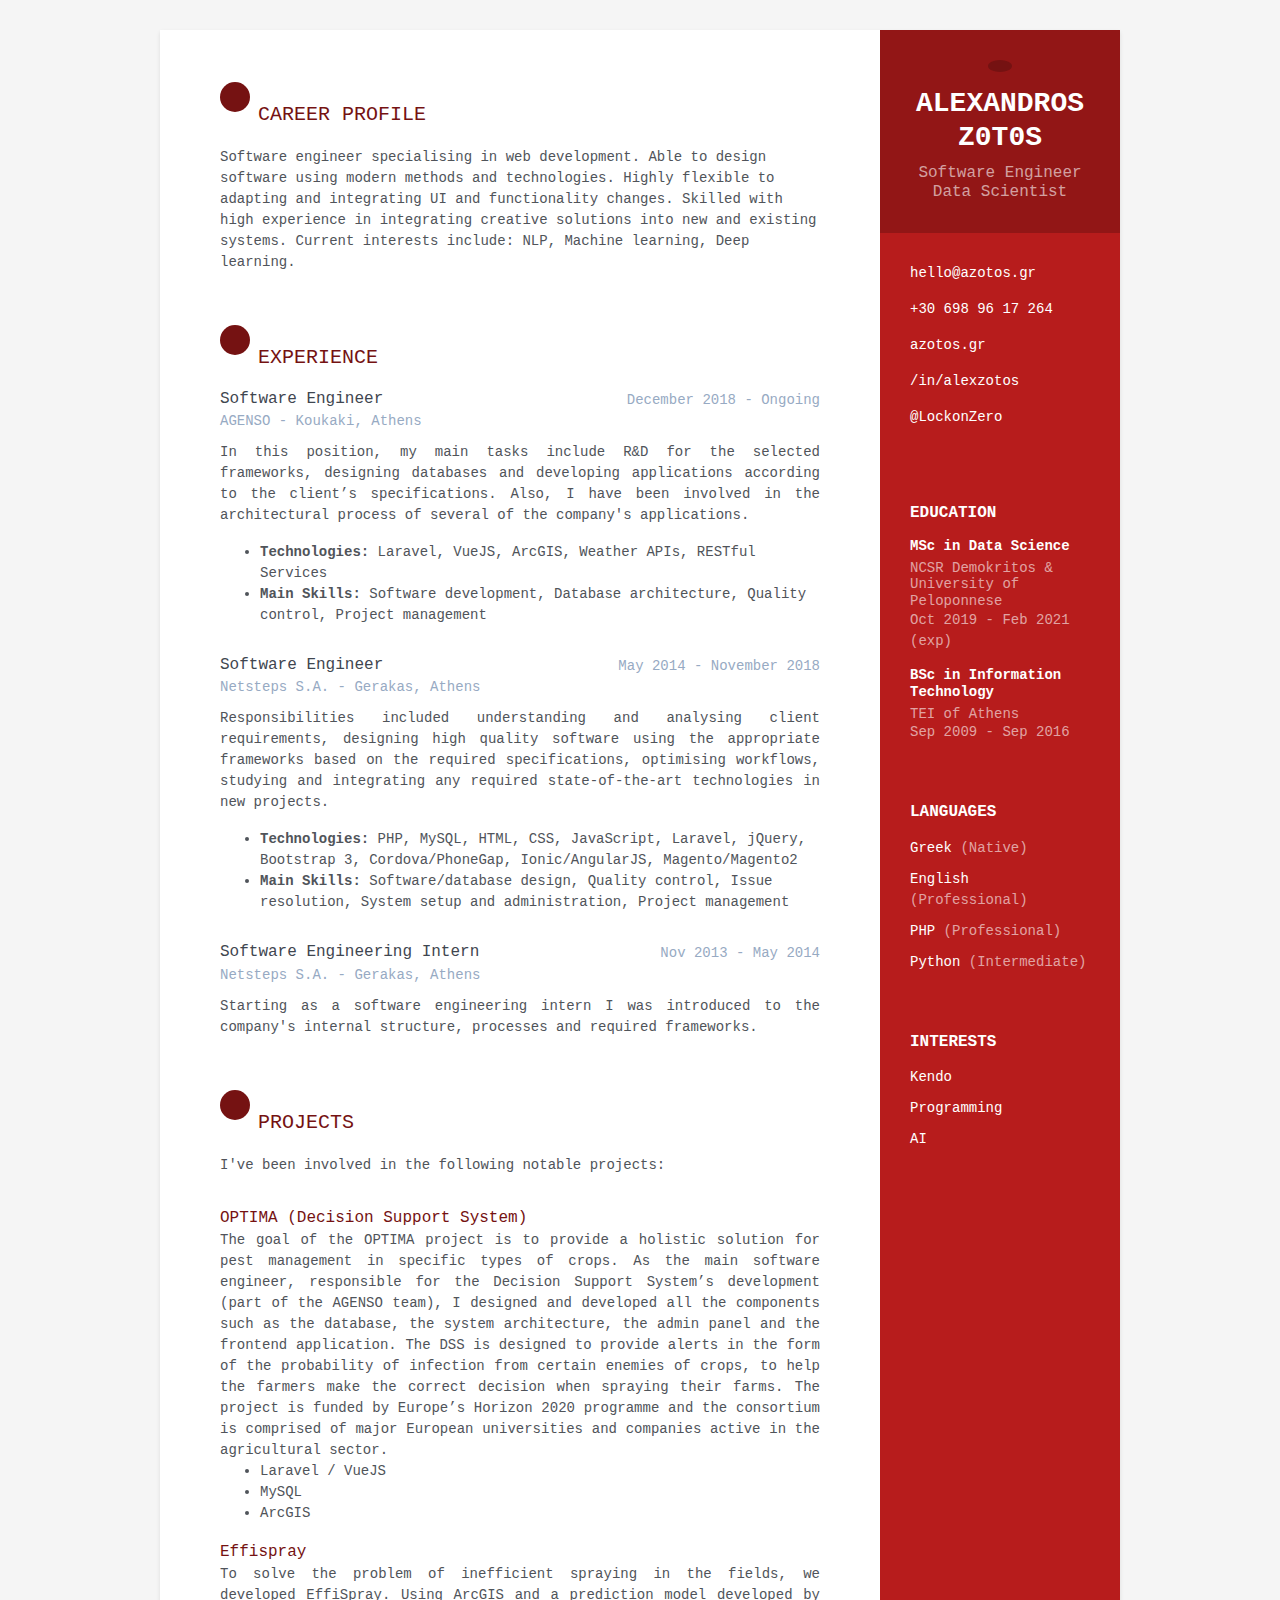
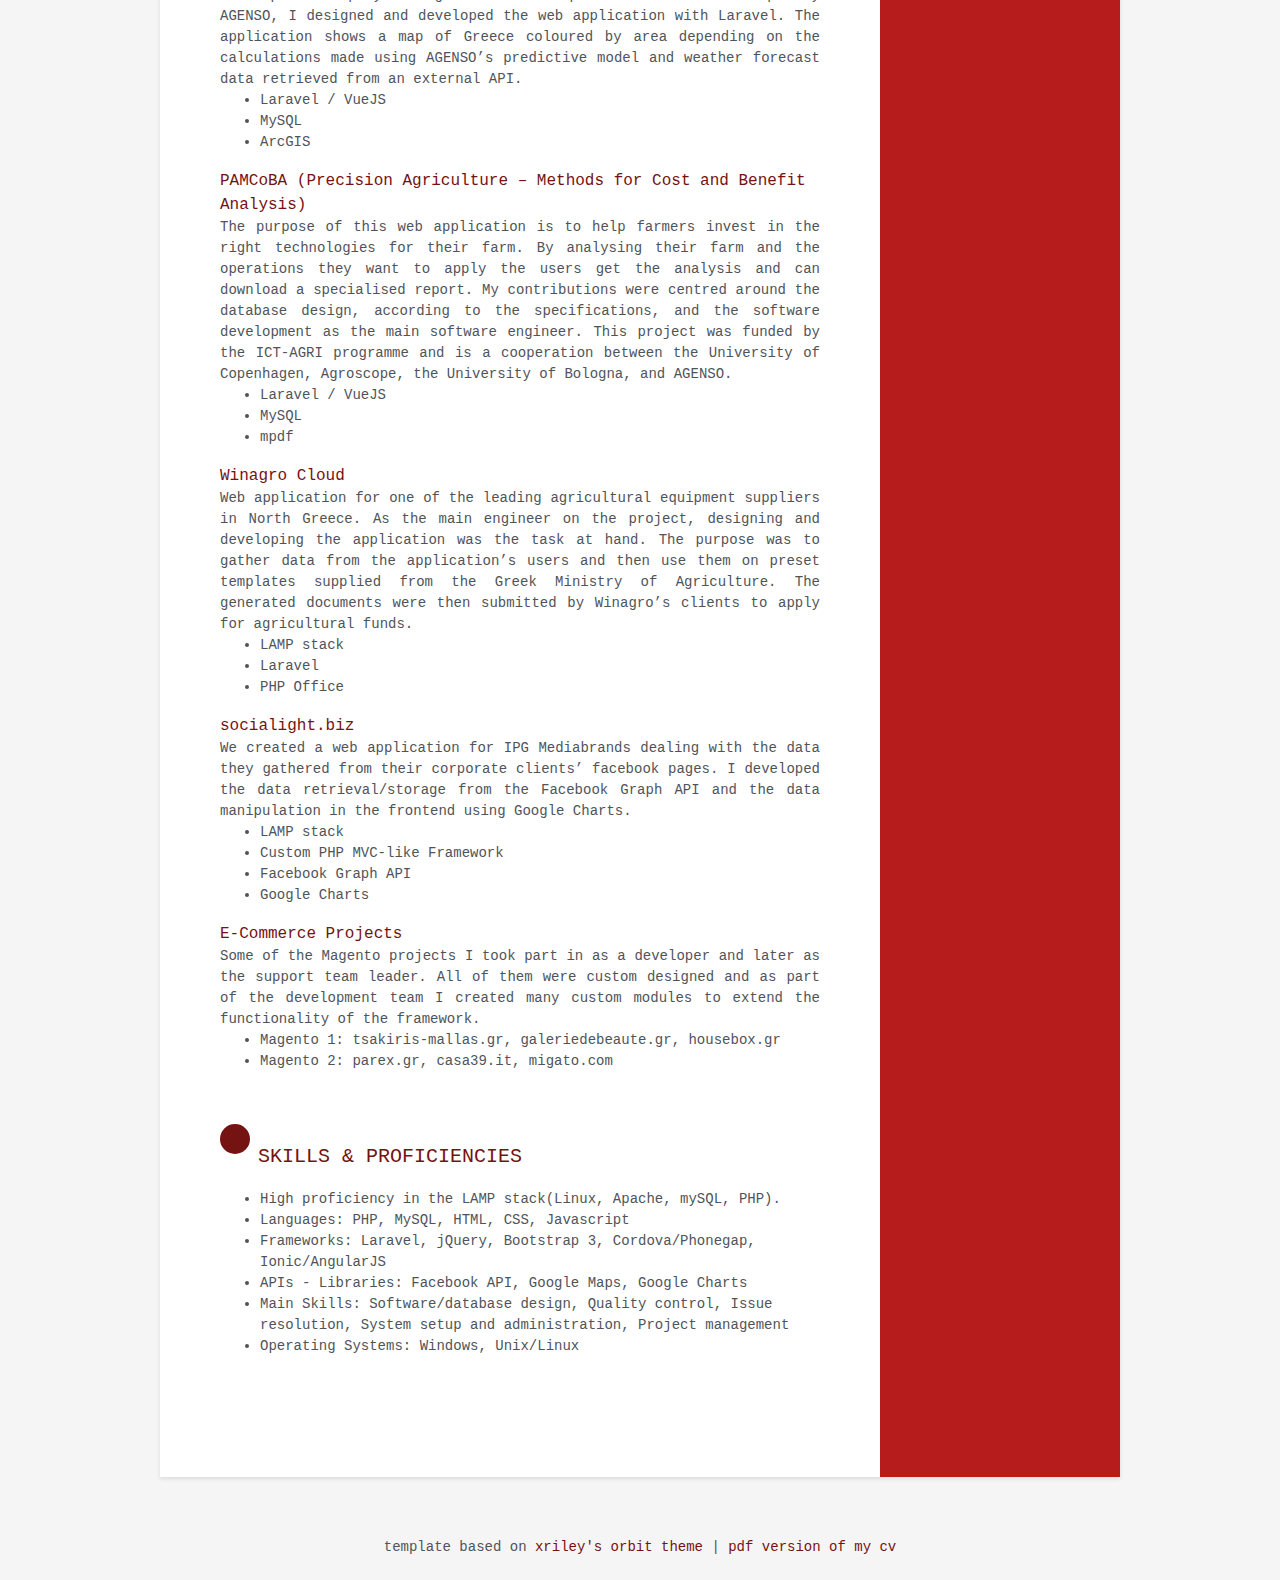
==== commit 64b9519a: "May 2020 CV update" ====
--- a/themes/hugo-zero/static/cv/index.html
+++ b/themes/hugo-zero/static/cv/index.html
@@ -35,7 +35,7 @@
     <div class="sidebar-wrapper">
         <div class="profile-container">
             <img class="profile" src="/cv/assets/images/myAvatar.png" alt="" />
-            <h1 class="name">ALEX Z0T0S</h1>
+            <h1 class="name">ALEXANDROS Z0T0S</h1>
             <h3 class="tagline">Software Engineer<br>Data Scientist</h3>
         </div><!--//profile-container-->
 
@@ -52,7 +52,7 @@
             <h2 class="container-block-title">Education</h2>
             <div class="item">
                 <h4 class="degree">MSc in Data Science</h4>
-                <h5 class="meta"></h5>
+                <h5 class="meta">NCSR Demokritos &amp; <br> University of Peloponnese</h5>
                 <div class="time">Oct 2019 - Feb 2021 (exp)</div>
             </div><!--//item-->
             <div class="item">
@@ -88,7 +88,7 @@
         <section class="section summary-section">
             <h2 class="section-title"><span class="icon-holder"><i class="fas fa-user"></i></span>Career Profile</h2>
             <div class="summary">
-                <p>Software engineer specialising in web development. Able to design software using modern methods and technologies. Highly flexible to adapting and integrating UI and functionality changes. Skilled, with high experience in integrating creative solutions into new and existing systems.</p>
+                <p>Software engineer specialising in web development. Able to design software using modern methods and technologies. Highly flexible to adapting and integrating UI and functionality changes. Skilled with high experience in integrating creative solutions into new and existing systems. Current interests include: NLP, Machine learning, Deep learning.</p>
             </div><!--//summary-->
         </section><!--//section-->
 
@@ -99,13 +99,16 @@
                 <div class="meta">
                     <div class="upper-row">
                         <h3 class="job-title">Software Engineer</h3>
-                        <div class="time">December 2018 - Present</div>
+                        <div class="time">December 2018 - Ongoing</div>
                     </div><!--//upper-row-->
                     <div class="company">AGENSO - Koukaki, Athens</div>
                 </div><!--//meta-->
                 <div class="details">
-                    <p>In this position, my main tasks include R\&D for the selected frameworks, designing databases and developing applications according to the client’s specifications. Also, I have been involved in the architectural process of several of the company's applications.</p>
-
+                    <p class="text-justify">In this position, my main tasks include R&amp;D for the selected frameworks, designing databases and developing applications according to the client’s specifications. Also, I have been involved in the architectural process of several of the company's applications.</p>
+                    <ul>
+                        <li><b>Technologies:</b> Laravel, VueJS, ArcGIS, Weather APIs, RESTful Services</li>
+                        <li><b>Main Skills:</b> Software development, Database architecture, Quality control, Project management</li>
+                    </ul>
                 </div><!--//details-->
             </div><!--//item-->
 
@@ -118,8 +121,11 @@
                     <div class="company">Netsteps S.A. - Gerakas, Athens</div>
                 </div><!--//meta-->
                 <div class="details">
-                    <p>Responsibilities included understanding and analysing client requirements, designing high quality software using the appropriate frameworks based on the required specifications, optimising workflows, studying and integrating any required state-of-the-art technologies in new projects.</p>
-
+                    <p class="text-justify">Responsibilities included understanding and analysing client requirements, designing high quality software using the appropriate frameworks based on the required specifications, optimising workflows, studying and integrating any required state-of-the-art technologies in new projects.</p>
+                    <ul>
+                        <li><b>Technologies:</b> PHP, MySQL, HTML, CSS, JavaScript, Laravel, jQuery, Bootstrap 3, Cordova/PhoneGap, Ionic/AngularJS, Magento/Magento2</li>
+                        <li><b>Main Skills:</b> Software/database design, Quality control, Issue resolution, System setup and administration, Project management</li>
+                    </ul>
                 </div><!--//details-->
             </div><!--//item-->
 
@@ -132,7 +138,7 @@
                     <div class="company">Netsteps S.A. - Gerakas, Athens</div>
                 </div><!--//meta-->
                 <div class="details">
-                    <p>Starting as a software engineering intern I was introduced to the company's internal structure, processes and required frameworks. </p>
+                    <p class="text-justify">Starting as a software engineering intern I was introduced to the company's internal structure, processes and required frameworks.</p>
 
                 </div><!--//details-->
             </div><!--//item-->
@@ -146,23 +152,58 @@
             </div><!--//intro-->
 
             <div class="item">
-                <span class="project-title"><a href="#hook">Winagro Geoponos</a></span> - <span class="project-tagline">Web application for one of the leading agricultural equipment suppliers in North Greece. As the main engineer on the project, designing and developing the application was the task at hand. The purpose was to gather data from the application’s users and then use them on preset templates supplied from the Greek Ministry of Agriculture. The generated documents were then submitted by Winagro’s clients to apply for agricultural funds.</span>
-
-            </div><!--//item-->
-
-            <div class="item">
-                <span class="project-title"><a href="#hook">socialight.biz</a></span> - <span class="project-tagline">We created a web application for IPG Mediabrands dealing with the data they gathered from their corporate clients’ facebook pages. I developed the data retrieval/storage from the Facebook Graph API and the data manipulation in the frontend using Google Charts.</span>
-
-            </div><!--//item-->
-
-            <div class="item">
-                <span class="project-title"><a href="#hook">Spoton</a></span> - <span class="project-tagline">Mobile application offering discount deals on its users for local shops. I took on the task of designing the database and the API used from the mobile app. The second task was the development of the mobile application using jQuery Mobile as the frontend framework.</span>
-
-            </div><!--//item-->
-
-            <div class="item">
-                <span class="project-title"><a href="#hook">Ecommerce</a></span> - <span class="project-tagline">Some of the Magento projects I took part in as a developer and later as an account manager. All of them were custom designed and the development team developed many custom modules to extend the functionality of the framework.</span>
-
+                <span class="project-title"><a href="#hook">OPTIMA (Decision Support System)</a></span> <br> <div class="project-tagline text-justify">The goal of the OPTIMA project is to provide a holistic solution for pest management in specific types of crops. As the main software engineer, responsible for the Decision Support System’s development (part of the AGENSO team), I designed and developed all the components such as the database, the system architecture, the admin panel and the frontend application. The DSS is designed to provide alerts in the form of the probability of infection from certain enemies of crops, to help the farmers make the correct decision when spraying their farms. The project is funded by Europe’s Horizon 2020 programme and the consortium is comprised of major European universities and companies active in the agricultural sector. </div>
+                <ul>
+                    <li>Laravel / VueJS</li>
+                    <li>MySQL</li>
+                    <li>ArcGIS</li>
+                </ul>
+            </div><!--//item-->
+
+            <div class="item">
+                <span class="project-title"><a href="#hook">Effispray</a></span> <br> <div class="project-tagline text-justify">To solve the problem of inefficient spraying in the fields, we developed EffiSpray. Using ArcGIS and a prediction model developed by AGENSO, I designed and developed the web application with Laravel. The application shows a map of Greece coloured by area depending on the calculations made using AGENSO’s predictive model and weather forecast data retrieved from an external API.</div>
+                <ul>
+                    <li>Laravel / VueJS</li>
+                    <li>MySQL</li>
+                    <li>ArcGIS</li>
+                </ul>
+            </div><!--//item-->
+
+            <div class="item">
+                <span class="project-title"><a href="#hook">PAMCoBA (Precision Agriculture – Methods for Cost and Benefit Analysis)</a></span>
+                <br> <div class="project-tagline text-justify">The purpose of this web application is to help farmers invest in the right technologies for their farm. By analysing their farm and the operations they want to apply the users get the analysis and can download a specialised report. My contributions were centred around the database design, according to the specifications, and the software development as the main software engineer. This project was funded by the ICT-AGRI programme and is a cooperation between the University of Copenhagen, Agroscope, the University of Bologna, and AGENSO. </div>
+                <ul>
+                    <li>Laravel / VueJS</li>
+                    <li>MySQL</li>
+                    <li>mpdf</li>
+                </ul>
+            </div><!--//item-->
+
+            <div class="item">
+                <span class="project-title"><a href="#hook">Winagro Cloud</a></span> <br> <div class="project-tagline text-justify">Web application for one of the leading agricultural equipment suppliers in North Greece. As the main engineer on the project, designing and developing the application was the task at hand. The purpose was to gather data from the application’s users and then use them on preset templates supplied from the Greek Ministry of Agriculture. The generated documents were then submitted by Winagro’s clients to apply for agricultural funds.</div>
+                <ul>
+                    <li>LAMP stack</li>
+                    <li>Laravel</li>
+                    <li>PHP Office</li>
+                </ul>
+            </div><!--//item-->
+
+            <div class="item">
+                <span class="project-title"><a href="#hook">socialight.biz</a></span> <br> <div class="project-tagline text-justify">We created a web application for IPG Mediabrands dealing with the data they gathered from their corporate clients’ facebook pages. I developed the data retrieval/storage from the Facebook Graph API and the data manipulation in the frontend using Google Charts.</div>
+                <ul>
+                    <li>LAMP stack</li>
+                    <li>Custom PHP MVC-like Framework</li>
+                    <li>Facebook Graph API</li>
+                    <li>Google Charts</li>
+                </ul>
+            </div><!--//item-->
+
+            <div class="item">
+                <span class="project-title"><a href="#hook">E-Commerce Projects</a></span> <br> <div class="project-tagline text-justify">Some of the Magento projects I took part in as a developer and later as the support team leader. All of them were custom designed and as part of the development team I created many custom modules to extend the functionality of the framework.</div>
+                <ul>
+                    <li>Magento 1: tsakiris-mallas.gr, galeriedebeaute.gr, housebox.gr</li>
+                    <li>Magento 2: parex.gr, casa39.it, migato.com</li>
+                </ul>
             </div><!--//item-->
 
         </section><!--//section-->
@@ -187,7 +228,7 @@
 
 <footer class="footer">
     <div class="text-center">
-        template based on <a href="https://git.io/vps8f">xriley's orbit theme</a> | <a href="https://www.azotos.gr/cv/dist/alexzotos-cv-2019-1.pdf">pdf version of my cv</a>
+        template based on <a href="https://git.io/vps8f">xriley's orbit theme</a> | <a href="https://www.azotos.gr/cv/dist/alexzotos-cv-2020-5.pdf">pdf version of my cv</a>
     </div><!--//container-->
 </footer><!--//footer-->
 
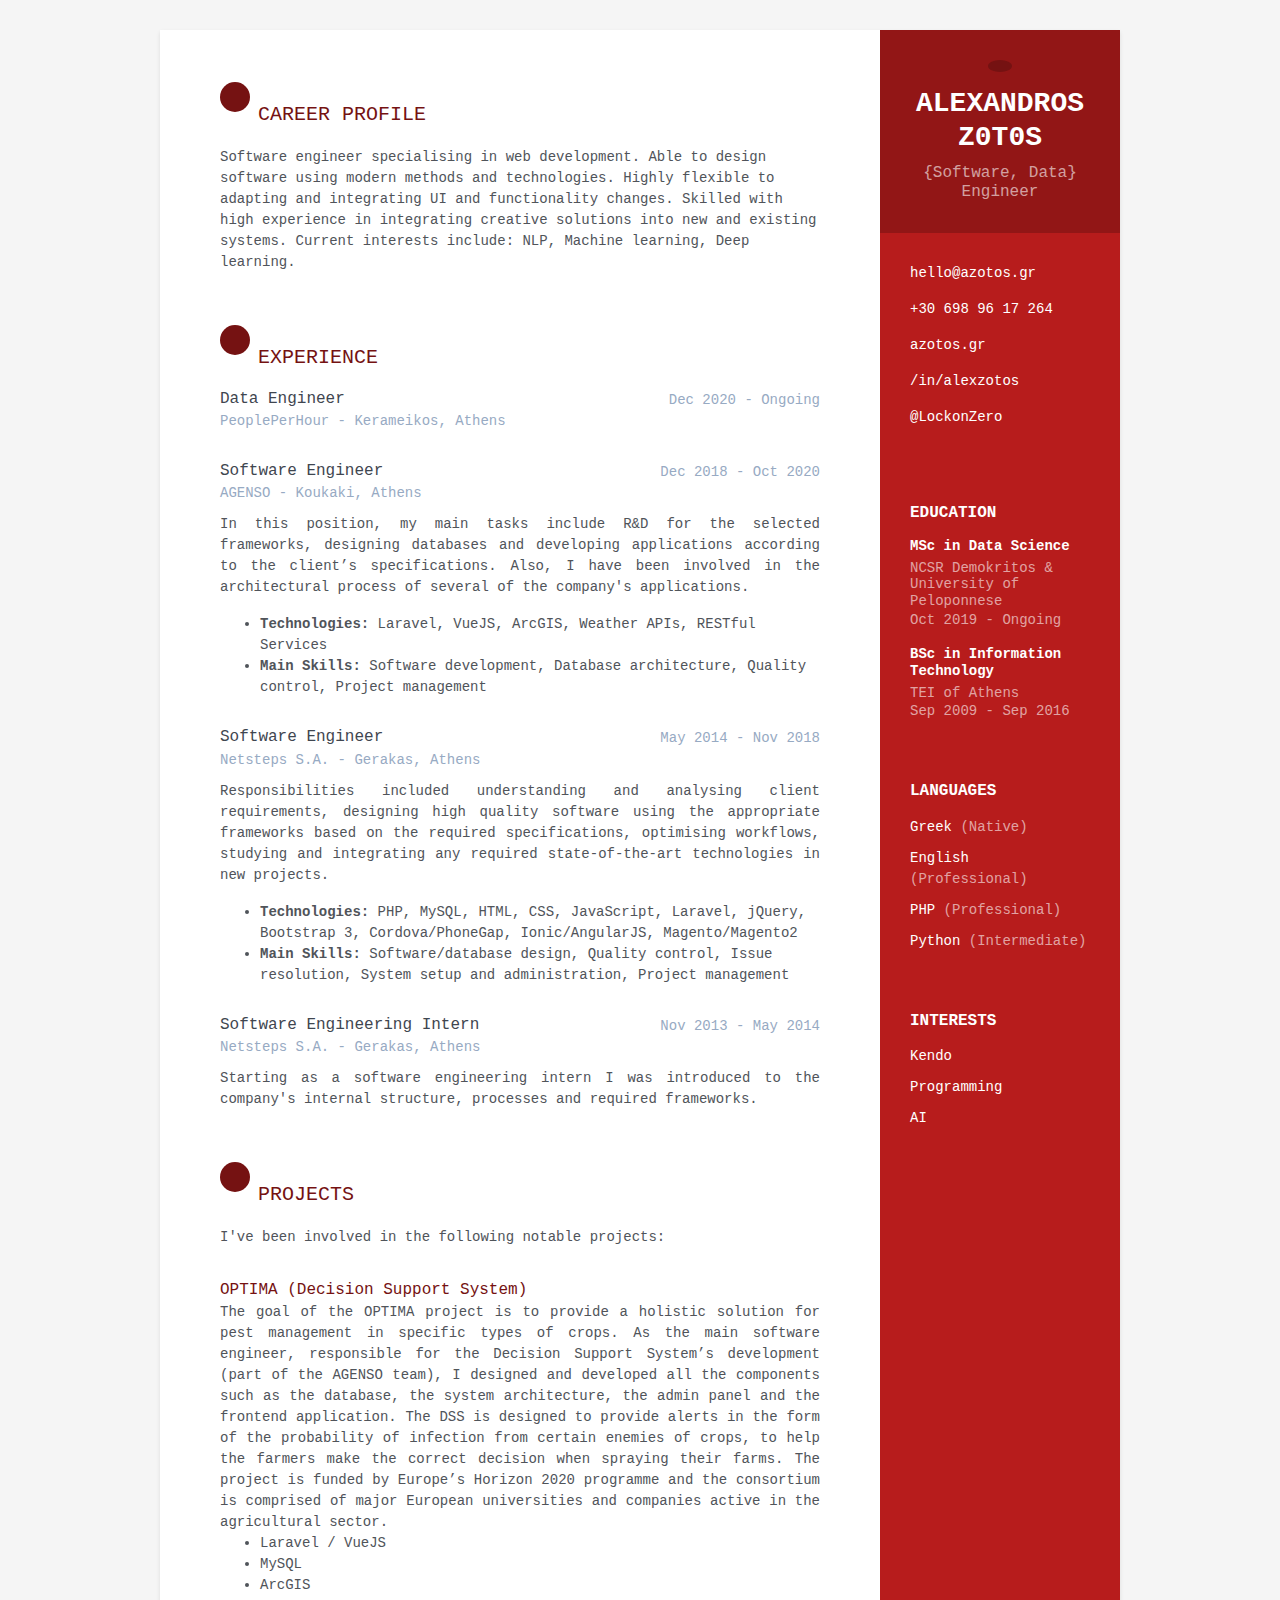
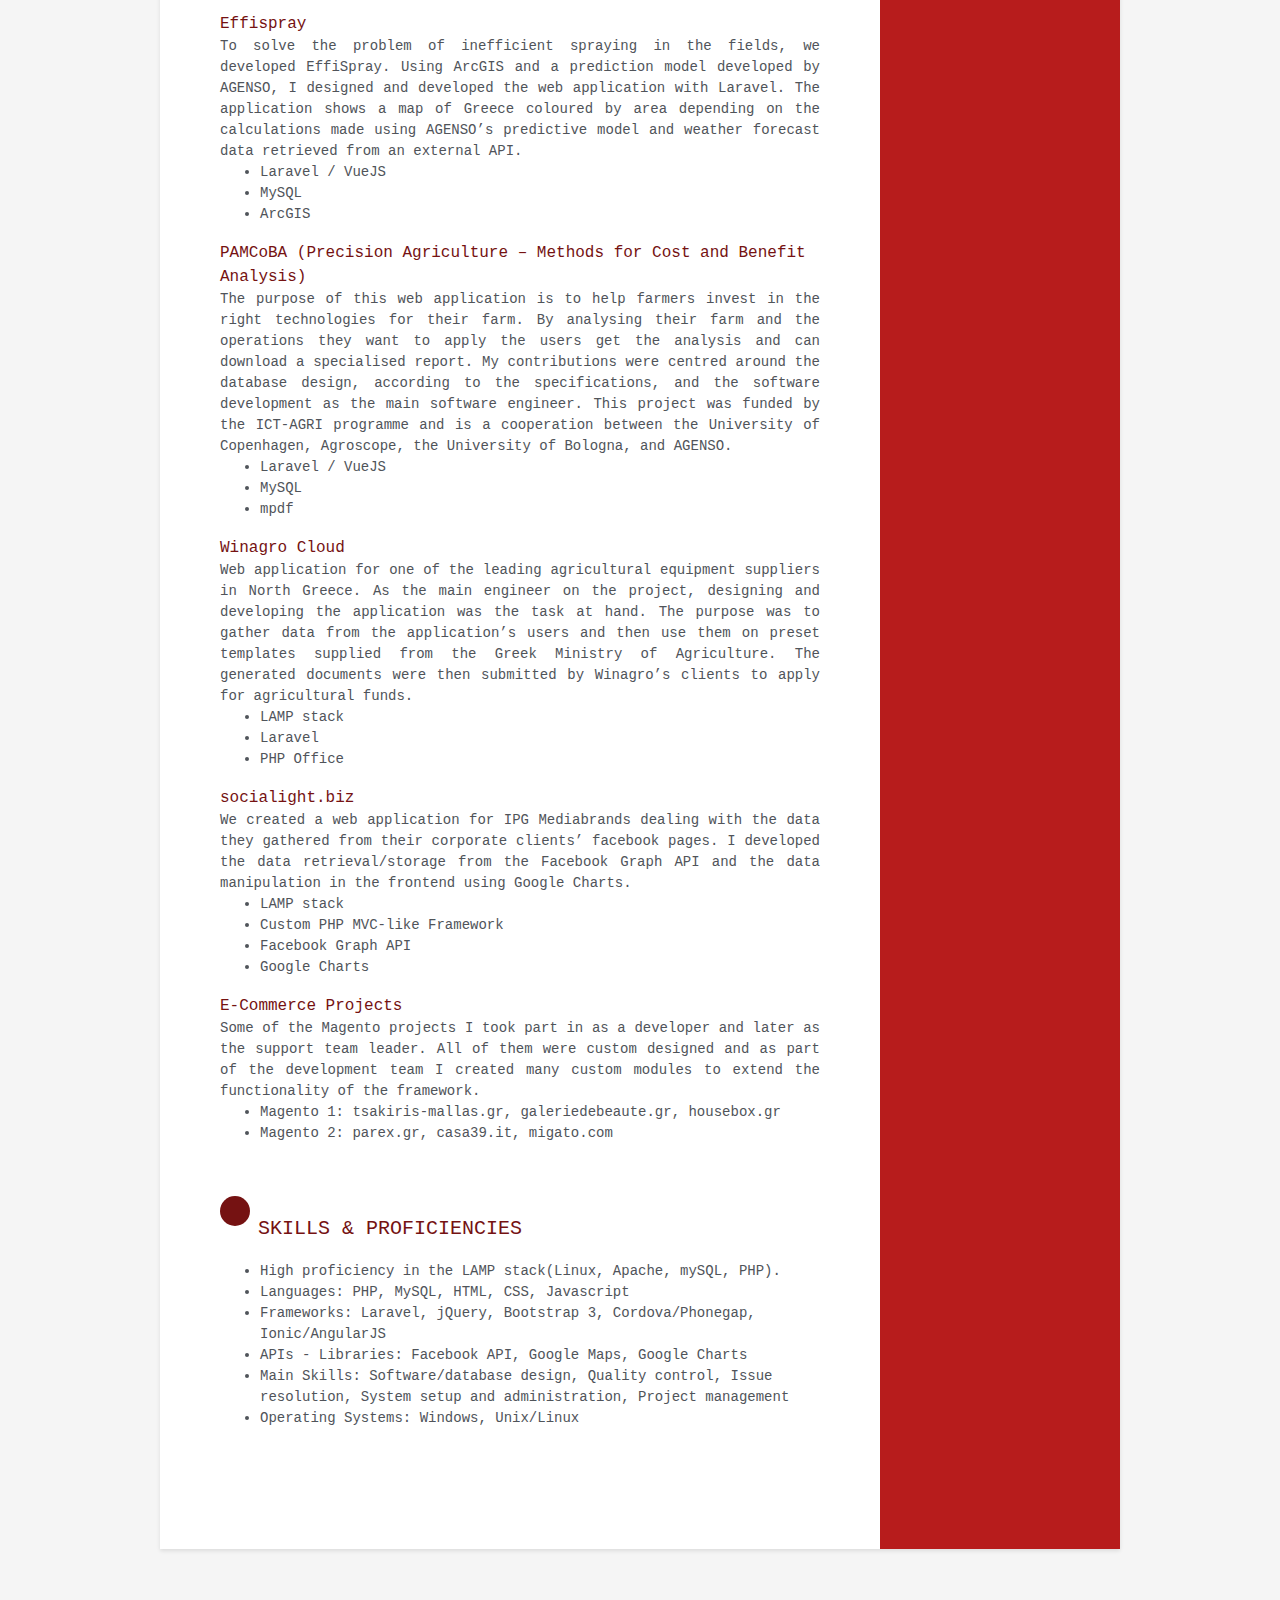
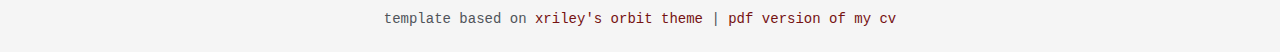
==== commit 11764d08: "Updated CV, Dec 2020" ====
--- a/themes/hugo-zero/static/cv/index.html
+++ b/themes/hugo-zero/static/cv/index.html
@@ -8,13 +8,13 @@
 TODO fix skills
 -->
 <head>
-    <title>Alex Zotos CV</title>
+    <title>Alexandros Zotos CV</title>
     <!-- Meta -->
     <meta charset="utf-8">
     <meta http-equiv="X-UA-Compatible" content="IE=edge">
     <meta name="viewport" content="width=device-width, initial-scale=1.0">
-    <meta name="description" content="Alex Zotos Curriculum Vitae">
-    <meta name="author" content="Alex Zotos">
+    <meta name="description" content="Alexandros Zotos Curriculum Vitae">
+    <meta name="author" content="Alexandros Zotos">
     <link rel="shortcut icon" href="favicon.ico">
     <!-- Global CSS -->
     <link rel="stylesheet" href="assets/plugins/bootstrap/css/bootstrap.min.css">
@@ -36,7 +36,7 @@
         <div class="profile-container">
             <img class="profile" src="/cv/assets/images/myAvatar.png" alt="" />
             <h1 class="name">ALEXANDROS Z0T0S</h1>
-            <h3 class="tagline">Software Engineer<br>Data Scientist</h3>
+            <h3 class="tagline">{Software, Data} Engineer</h3>
         </div><!--//profile-container-->
 
         <div class="contact-container container-block">
@@ -53,7 +53,7 @@
             <div class="item">
                 <h4 class="degree">MSc in Data Science</h4>
                 <h5 class="meta">NCSR Demokritos &amp; <br> University of Peloponnese</h5>
-                <div class="time">Oct 2019 - Feb 2021 (exp)</div>
+                <div class="time">Oct 2019 - Ongoing</div>
             </div><!--//item-->
             <div class="item">
                 <h4 class="degree">BSc in Information Technology</h4>
@@ -98,8 +98,25 @@
             <div class="item">
                 <div class="meta">
                     <div class="upper-row">
+                        <h3 class="job-title">Data Engineer</h3>
+                        <div class="time">Dec 2020 - Ongoing</div>
+                    </div><!--//upper-row-->
+                    <div class="company">PeoplePerHour - Kerameikos, Athens</div>
+                </div><!--//meta-->
+             <!--    <div class="details">
+                    <p class="text-justify">TODO</p>
+                    <ul>
+                        <li><b>Technologies:</b> TODO</li>
+                        <li><b>Main Skills:</b> TODO</li>
+                    </ul>
+                </div> --><!--//details-->
+            </div><!--//item-->
+
+            <div class="item">
+                <div class="meta">
+                    <div class="upper-row">
                         <h3 class="job-title">Software Engineer</h3>
-                        <div class="time">December 2018 - Ongoing</div>
+                        <div class="time">Dec 2018 - Oct 2020</div>
                     </div><!--//upper-row-->
                     <div class="company">AGENSO - Koukaki, Athens</div>
                 </div><!--//meta-->
@@ -116,7 +133,7 @@
                 <div class="meta">
                     <div class="upper-row">
                         <h3 class="job-title">Software Engineer</h3>
-                        <div class="time">May 2014 - November 2018</div>
+                        <div class="time">May 2014 - Nov 2018</div>
                     </div><!--//upper-row-->
                     <div class="company">Netsteps S.A. - Gerakas, Athens</div>
                 </div><!--//meta-->
@@ -228,7 +245,7 @@
 
 <footer class="footer">
     <div class="text-center">
-        template based on <a href="https://git.io/vps8f">xriley's orbit theme</a> | <a href="https://www.azotos.gr/cv/dist/alexzotos-cv-2020-5.pdf">pdf version of my cv</a>
+        template based on <a href="https://git.io/vps8f">xriley's orbit theme</a> | <a href="https://www.azotos.gr/cv/dist/alexzotos-cv-2020-7.pdf">pdf version of my cv</a>
     </div><!--//container-->
 </footer><!--//footer-->
 
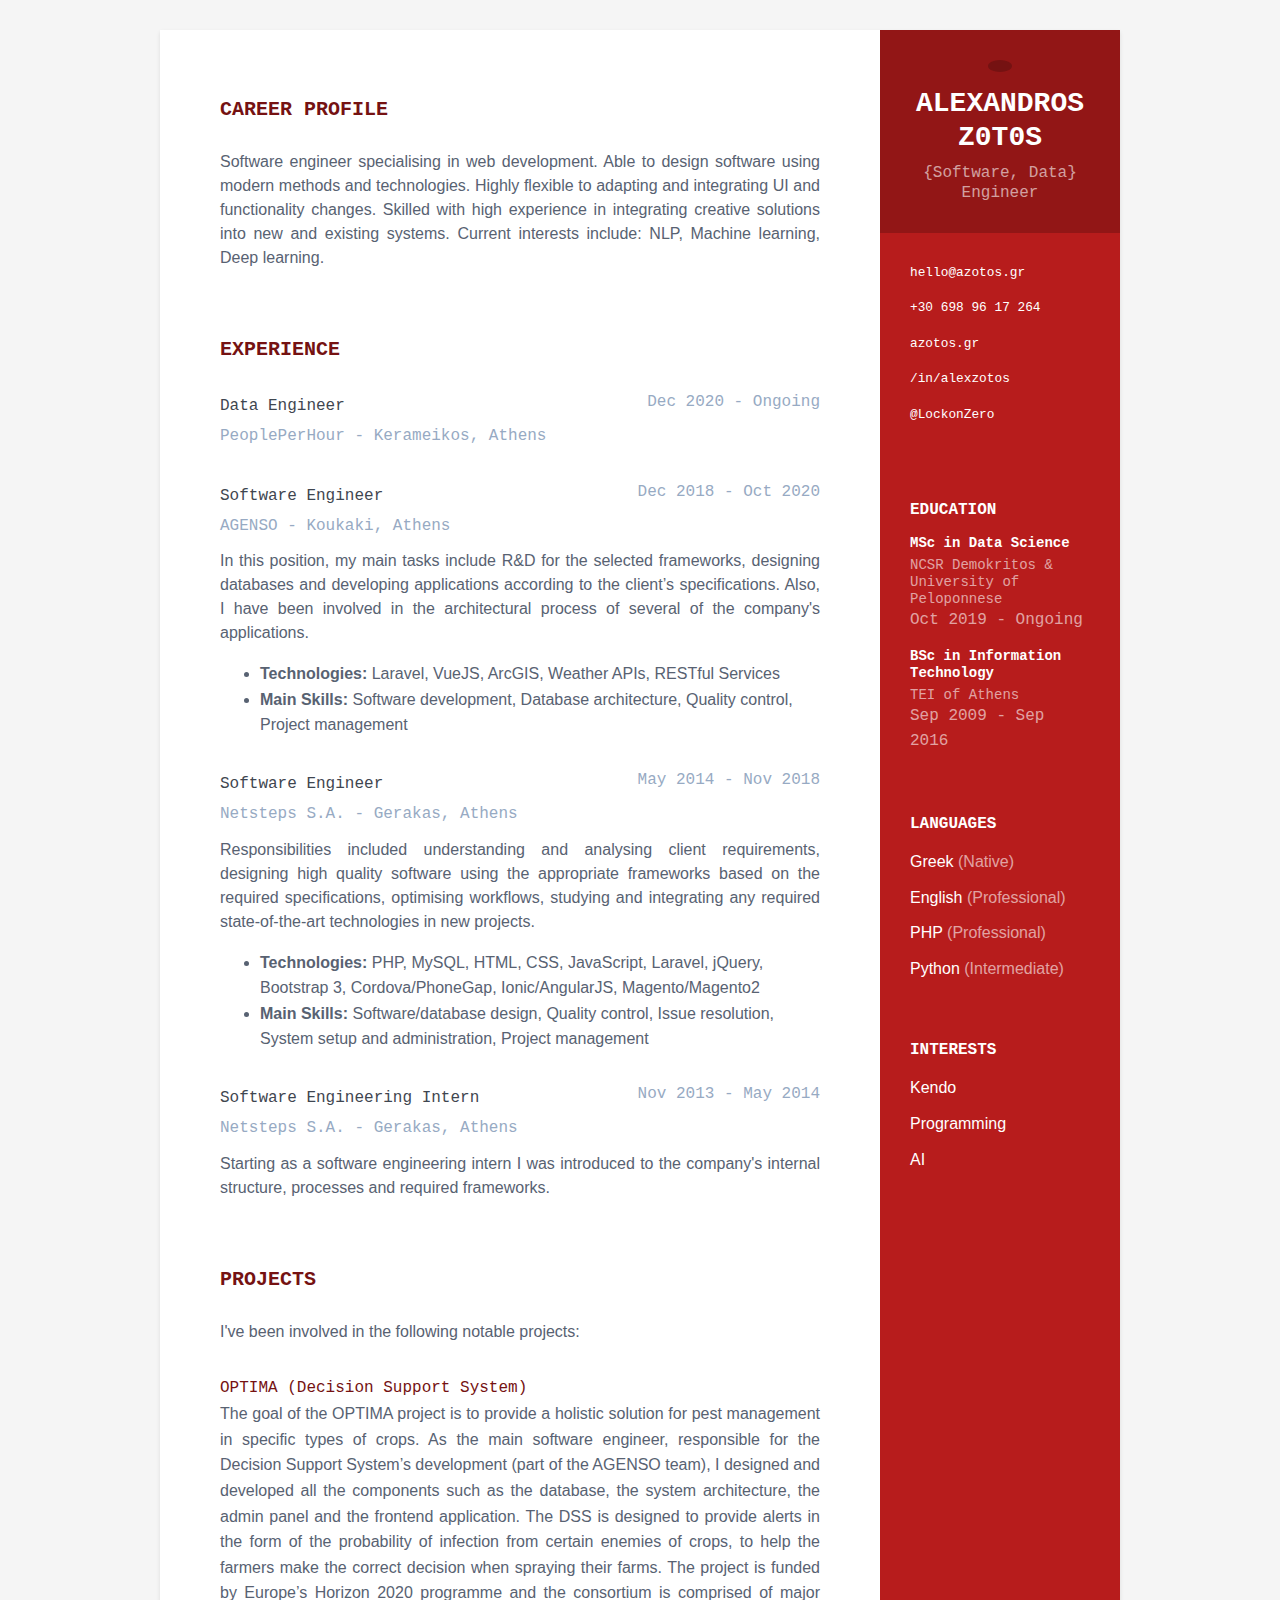
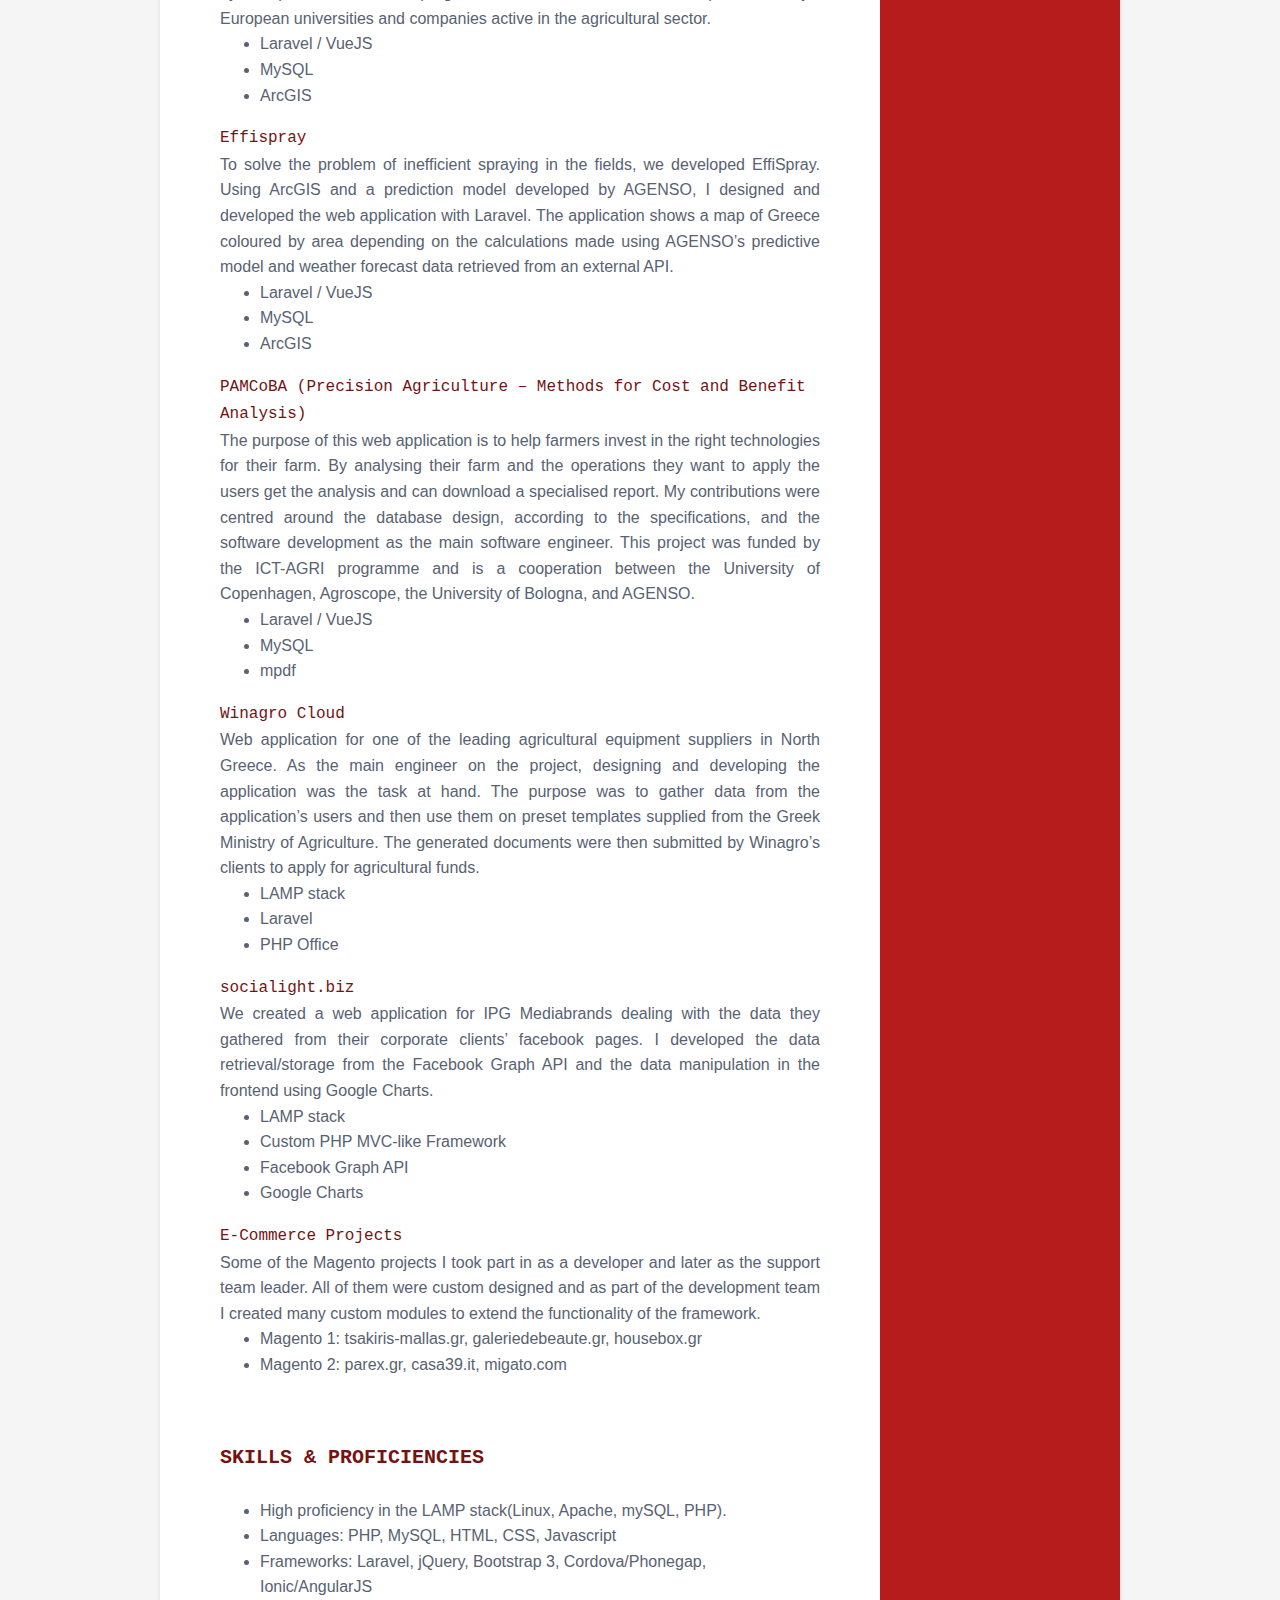
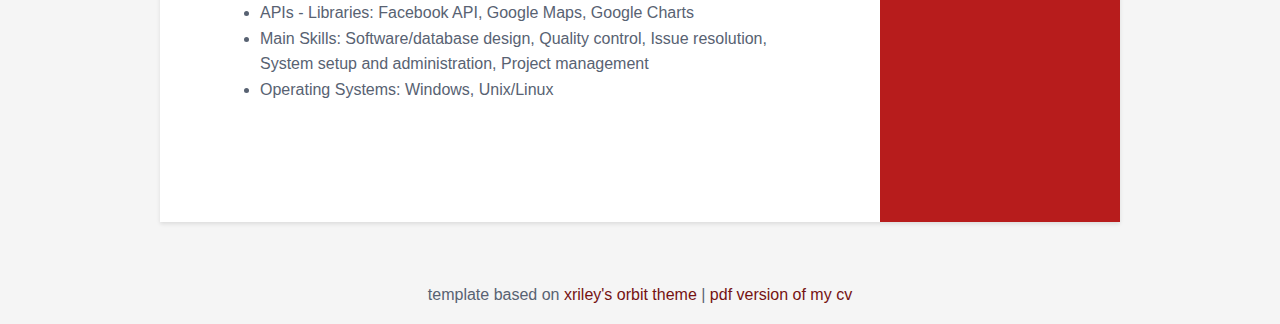
==== commit f69adc36: "Updated styles for CV page" ====
--- a/themes/hugo-zero/static/cv/index.html
+++ b/themes/hugo-zero/static/cv/index.html
@@ -259,7 +259,7 @@
 <script>
     WebFont.load({
         google: {
-            families: ['Overpass Mono']
+            families: ['IBM Plex Sans', 'IBM Plex Mono']
         }
     });
 </script>
--- a/themes/hugo-zero/static/cv/assets/css/orbit-zero.css
+++ b/themes/hugo-zero/static/cv/assets/css/orbit-zero.css
@@ -6,5 +6,5 @@
  * Twitter: @3rdwave_themes
  * License: Creative Commons Attribution 3.0 License
  * Website: http://themes.3rdwavemedia.com/
-*/body{font-family:'Roboto', sans-serif;color:#50545a;background:#f5f5f5;font-size:14px;-webkit-font-smoothing:antialiased;-moz-osx-font-smoothing:grayscale}h1,h2,h3,h4,h5,h6{font-weight:700}a{color:#751212;-webkit-transition:all 0.4s ease-in-out;-moz-transition:all 0.4s ease-in-out;-ms-transition:all 0.4s ease-in-out;-o-transition:all 0.4s ease-in-out}a:hover{text-decoration:underline;color:#320808}a:focus{text-decoration:none}p{line-height:1.5}.wrapper{background:#b71c1c;max-width:960px;margin:0 auto;margin-top:30px;position:relative;-webkit-box-shadow:0px 2px 4px rgba(0,0,0,0.1);-moz-box-shadow:0px 2px 4px rgba(0,0,0,0.1);box-shadow:0px 2px 4px rgba(0,0,0,0.1)}.sidebar-wrapper{background:#b71c1c;position:absolute;right:0;width:240px;height:100%;min-height:800px;color:#fff}.sidebar-wrapper a{color:#fff}.sidebar-wrapper .profile-container{padding:30px;background:rgba(0,0,0,0.2);text-align:center;color:#fff}.sidebar-wrapper .name{font-size:32px;font-weight:900;margin-top:0;margin-bottom:10px}.sidebar-wrapper .tagline{color:rgba(255,255,255,0.6);font-size:16px;font-weight:400;margin-top:0;margin-bottom:0}.sidebar-wrapper .profile{margin-bottom:15px}.sidebar-wrapper .contact-list .svg-inline--fa{margin-right:5px;font-size:18px;vertical-align:middle}.sidebar-wrapper .contact-list li{margin-bottom:15px}.sidebar-wrapper .contact-list li:last-child{margin-bottom:0}.sidebar-wrapper .contact-list .email .svg-inline--fa{font-size:14px}.sidebar-wrapper .container-block{padding:30px}.sidebar-wrapper .container-block-title{text-transform:uppercase;font-size:16px;font-weight:700;margin-top:0;margin-bottom:15px}.sidebar-wrapper .degree{font-size:14px;margin-top:0;margin-bottom:5px}.sidebar-wrapper .education-container .item{margin-bottom:15px}.sidebar-wrapper .education-container .item:last-child{margin-bottom:0}.sidebar-wrapper .education-container .meta{color:rgba(255,255,255,0.6);font-weight:500;margin-bottom:0px;margin-top:0;font-size:14px}.sidebar-wrapper .education-container .time{color:rgba(255,255,255,0.6);font-weight:500;margin-bottom:0px}.sidebar-wrapper .languages-container .lang-desc{color:rgba(255,255,255,0.6)}.sidebar-wrapper .languages-list{margin-bottom:0}.sidebar-wrapper .languages-list li{margin-bottom:10px}.sidebar-wrapper .languages-list li:last-child{margin-bottom:0}.sidebar-wrapper .interests-list{margin-bottom:0}.sidebar-wrapper .interests-list li{margin-bottom:10px}.sidebar-wrapper .interests-list li:last-child{margin-bottom:0}.main-wrapper{background:#fff;padding:60px;padding-right:300px}.main-wrapper .section-title{text-transform:uppercase;font-size:20px;font-weight:500;color:#751212;position:relative;margin-top:0;margin-bottom:20px}.main-wrapper .section-title .icon-holder{width:30px;height:30px;margin-right:8px;display:inline-block;color:#fff;-webkit-border-radius:50%;-moz-border-radius:50%;-ms-border-radius:50%;-o-border-radius:50%;border-radius:50%;-moz-background-clip:padding;-webkit-background-clip:padding-box;background-clip:padding-box;background:#751212;text-align:center;font-size:16px;position:relative;top:-8px}.main-wrapper .section-title .icon-holder .svg-inline--fa{font-size:14px;margin-top:6px}.main-wrapper .section{margin-bottom:60px}.main-wrapper .experiences-section .item{margin-bottom:30px}.main-wrapper .upper-row{position:relative;overflow:hidden;margin-bottom:2px}.main-wrapper .job-title{color:#3F4650;font-size:16px;margin-top:0;margin-bottom:0;font-weight:500}.main-wrapper .time{position:absolute;right:0;top:0;color:#97AAC3}.main-wrapper .company{margin-bottom:10px;color:#97AAC3}.main-wrapper .project-title{font-size:16px;font-weight:400;margin-top:0;margin-bottom:5px}.main-wrapper .projects-section .intro{margin-bottom:30px}.main-wrapper .projects-section .item{margin-bottom:15px}.skillset .item{margin-bottom:15px;overflow:hidden}.skillset .level-title{font-size:14px;margin-top:0;margin-bottom:12px}.skillset .level-bar{height:12px;background:#f5f5f5;-webkit-border-radius:2px;-moz-border-radius:2px;-ms-border-radius:2px;-o-border-radius:2px;border-radius:2px;-moz-background-clip:padding;-webkit-background-clip:padding-box;background-clip:padding-box}.skillset .theme-progress-bar{background:#de2828}.footer{padding:30px;padding-top:60px}.footer .copyright{line-height:1.6;color:#50545a;font-size:13px}.footer .fa-heart{color:#fb866a}@media (max-width: 767.98px){.sidebar-wrapper{position:static;width:inherit}.main-wrapper{padding:30px}.main-wrapper .time{position:static;display:block;margin-top:5px}.main-wrapper .upper-row{margin-bottom:0}}@media (min-width: 992px){.skillset .level-title{display:inline-block;float:left;width:30%;margin-bottom:0}}body{font-family:'Overpass Mono', monospace}.main-wrapper .section-title .icon-holder{margin-right:8px}.sidebar-wrapper .name{font-size:28px}.sidebar-wrapper .profile{max-width:170px;border-radius:50%;background-color:#751212;padding:12px 12px 0 12px}.sidebar-wrapper .contact-list .icon-holder{margin-right:5px}
+*/body{font-family:'Roboto', sans-serif;color:#586272;background:#f5f5f5;font-size:14px;-webkit-font-smoothing:antialiased;-moz-osx-font-smoothing:grayscale}h1,h2,h3,h4,h5,h6{font-weight:700}a{color:#751212;-webkit-transition:all 0.4s ease-in-out;-moz-transition:all 0.4s ease-in-out;-ms-transition:all 0.4s ease-in-out;-o-transition:all 0.4s ease-in-out}a:hover{text-decoration:underline;color:#320808}a:focus{text-decoration:none}p{line-height:1.5}.wrapper{background:#b71c1c;max-width:960px;margin:0 auto;margin-top:30px;position:relative;-webkit-box-shadow:0px 2px 4px rgba(0,0,0,0.1);-moz-box-shadow:0px 2px 4px rgba(0,0,0,0.1);box-shadow:0px 2px 4px rgba(0,0,0,0.1)}.sidebar-wrapper{background:#b71c1c;position:absolute;right:0;width:240px;height:100%;min-height:800px;color:#fff}.sidebar-wrapper a{color:#fff}.sidebar-wrapper .profile-container{padding:30px;background:rgba(0,0,0,0.2);text-align:center;color:#fff}.sidebar-wrapper .name{font-size:32px;font-weight:900;margin-top:0;margin-bottom:10px}.sidebar-wrapper .tagline{color:rgba(255,255,255,0.6);font-size:16px;font-weight:400;margin-top:0;margin-bottom:0}.sidebar-wrapper .profile{margin-bottom:15px}.sidebar-wrapper .contact-list .svg-inline--fa{margin-right:5px;font-size:18px;vertical-align:middle}.sidebar-wrapper .contact-list li{margin-bottom:15px}.sidebar-wrapper .contact-list li:last-child{margin-bottom:0}.sidebar-wrapper .contact-list .email .svg-inline--fa{font-size:14px}.sidebar-wrapper .container-block{padding:30px}.sidebar-wrapper .container-block-title{text-transform:uppercase;font-size:16px;font-weight:700;margin-top:0;margin-bottom:15px}.sidebar-wrapper .degree{font-size:14px;margin-top:0;margin-bottom:5px}.sidebar-wrapper .education-container .item{margin-bottom:15px}.sidebar-wrapper .education-container .item:last-child{margin-bottom:0}.sidebar-wrapper .education-container .meta{color:rgba(255,255,255,0.6);font-weight:500;margin-bottom:0px;margin-top:0;font-size:14px}.sidebar-wrapper .education-container .time{color:rgba(255,255,255,0.6);font-weight:500;margin-bottom:0px}.sidebar-wrapper .languages-container .lang-desc{color:rgba(255,255,255,0.6)}.sidebar-wrapper .languages-list{margin-bottom:0}.sidebar-wrapper .languages-list li{margin-bottom:10px}.sidebar-wrapper .languages-list li:last-child{margin-bottom:0}.sidebar-wrapper .interests-list{margin-bottom:0}.sidebar-wrapper .interests-list li{margin-bottom:10px}.sidebar-wrapper .interests-list li:last-child{margin-bottom:0}.main-wrapper{background:#fff;padding:60px;padding-right:300px}.main-wrapper .section-title{text-transform:uppercase;font-size:20px;font-weight:500;color:#751212;position:relative;margin-top:0;margin-bottom:20px}.main-wrapper .section-title .icon-holder{width:30px;height:30px;margin-right:8px;display:inline-block;color:#fff;-webkit-border-radius:50%;-moz-border-radius:50%;-ms-border-radius:50%;-o-border-radius:50%;border-radius:50%;-moz-background-clip:padding;-webkit-background-clip:padding-box;background-clip:padding-box;background:#751212;text-align:center;font-size:16px;position:relative;top:-8px}.main-wrapper .section-title .icon-holder .svg-inline--fa{font-size:14px;margin-top:6px}.main-wrapper .section{margin-bottom:60px}.main-wrapper .experiences-section .item{margin-bottom:30px}.main-wrapper .upper-row{position:relative;overflow:hidden;margin-bottom:2px}.main-wrapper .job-title{color:#3F4650;font-size:16px;margin-top:0;margin-bottom:0;font-weight:500}.main-wrapper .time{position:absolute;right:0;top:0;color:#97AAC3}.main-wrapper .company{margin-bottom:10px;color:#97AAC3}.main-wrapper .project-title{font-size:16px;font-weight:400;margin-top:0;margin-bottom:5px}.main-wrapper .projects-section .intro{margin-bottom:30px}.main-wrapper .projects-section .item{margin-bottom:15px}.skillset .item{margin-bottom:15px;overflow:hidden}.skillset .level-title{font-size:14px;margin-top:0;margin-bottom:12px}.skillset .level-bar{height:12px;background:#f5f5f5;-webkit-border-radius:2px;-moz-border-radius:2px;-ms-border-radius:2px;-o-border-radius:2px;border-radius:2px;-moz-background-clip:padding;-webkit-background-clip:padding-box;background-clip:padding-box}.skillset .theme-progress-bar{background:#de2828}.footer{padding:30px;padding-top:60px}.footer .copyright{line-height:1.6;color:#586272;font-size:13px}.footer .fa-heart{color:#fb866a}@media (max-width: 767.98px){.sidebar-wrapper{position:static;width:inherit}.main-wrapper{padding:30px}.main-wrapper .time{position:static;display:block;margin-top:5px}.main-wrapper .upper-row{margin-bottom:0}}@media (min-width: 992px){.skillset .level-title{display:inline-block;float:left;width:30%;margin-bottom:0}}body{font-family:'IBM Plex Sans', sans-serif;font-size:1rem;line-height:1.6}h1{font-family:'IBM Plex Mono', monospace}h2,h3,h4,h5,h6{font-family:'IBM Plex Mono', monospace}.time,.company,.project-title,.contact-container{font-family:'IBM Plex Mono', monospace}.main-wrapper h2,.main-wrapper h3,.main-wrapper h4,.main-wrapper h5,.main-wrapper h6{line-height:2}.main-wrapper .summary{text-align:justify}.main-wrapper .section-title{font-weight:600;line-height:2}.main-wrapper .section-title .icon-holder{margin-right:8px;display:none}.sidebar-wrapper .name{font-size:28px}.sidebar-wrapper .profile{max-width:170px;border-radius:50%;background-color:#751212;padding:12px 12px 0 12px}.sidebar-wrapper .contact-list{font-size:0.8rem}.sidebar-wrapper .contact-list .icon-holder{margin-right:5px}
 /*# sourceMappingURL=orbit-zero.css.map */
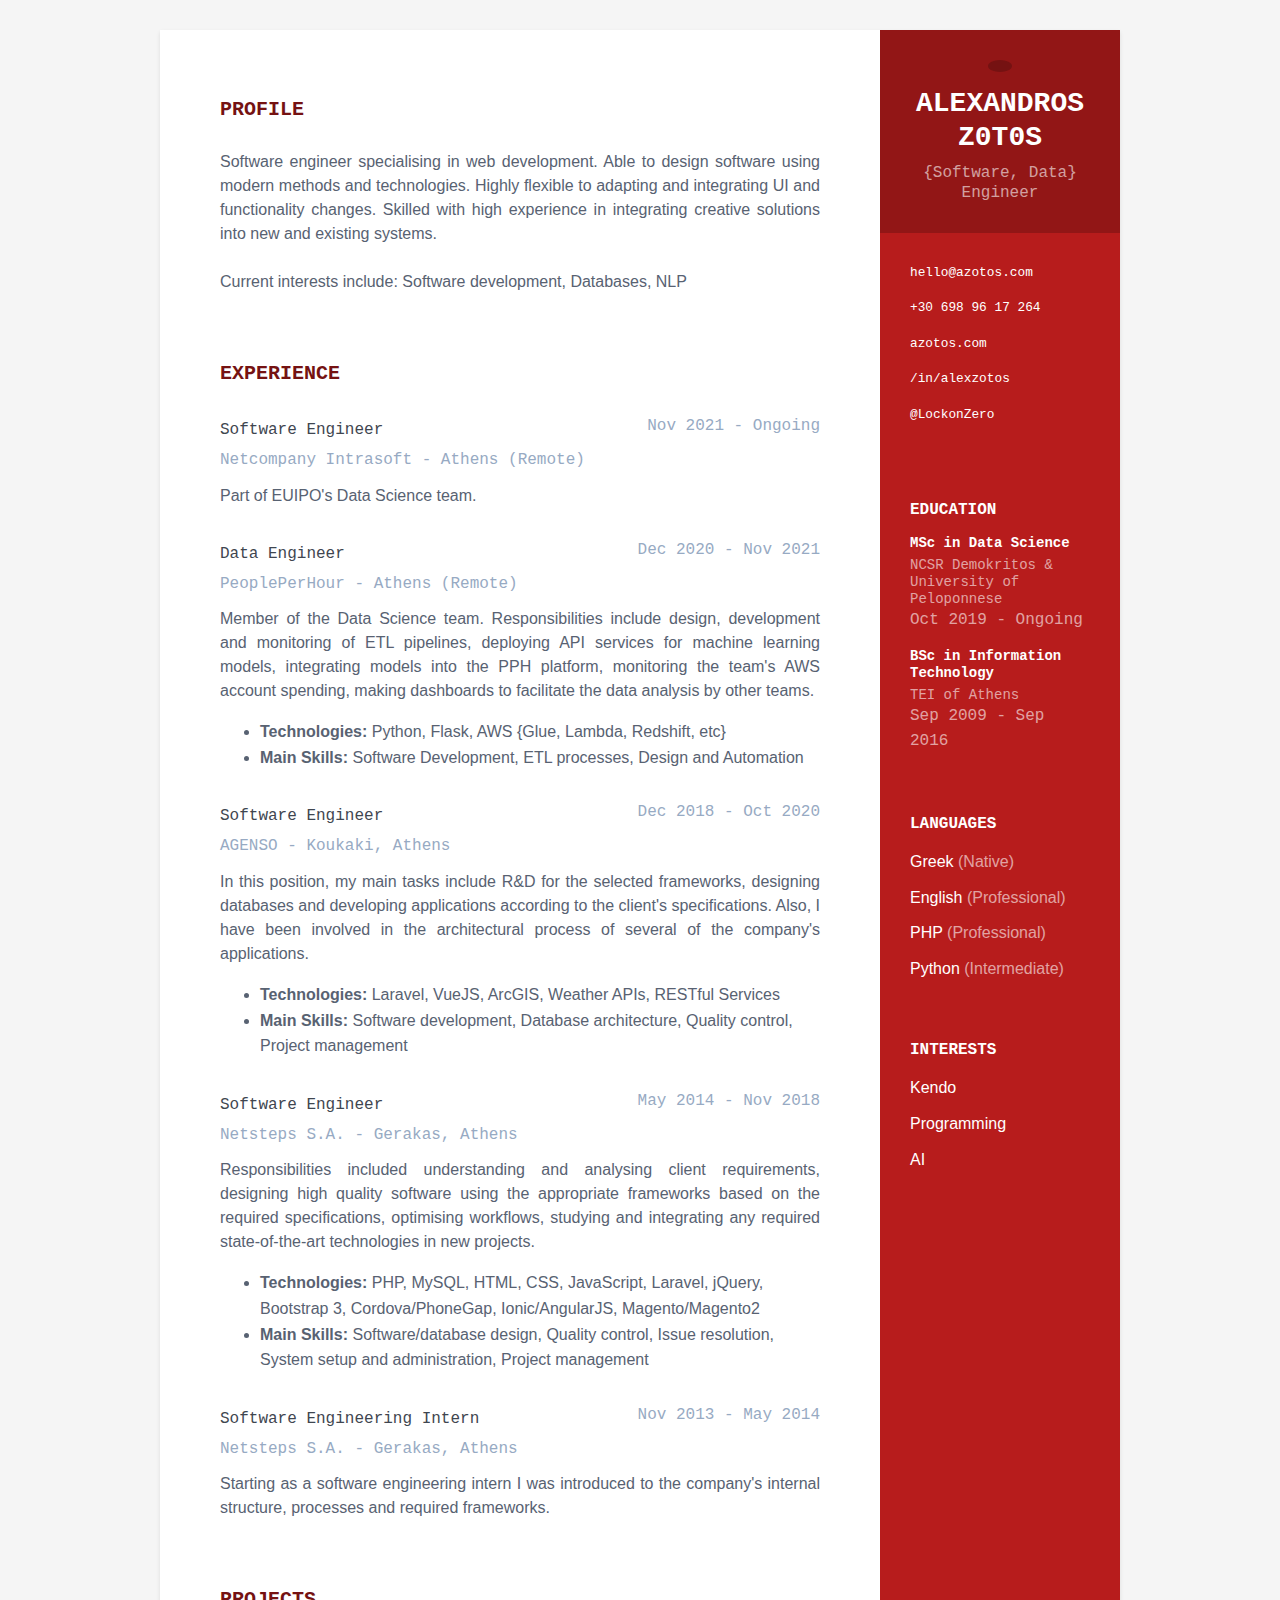
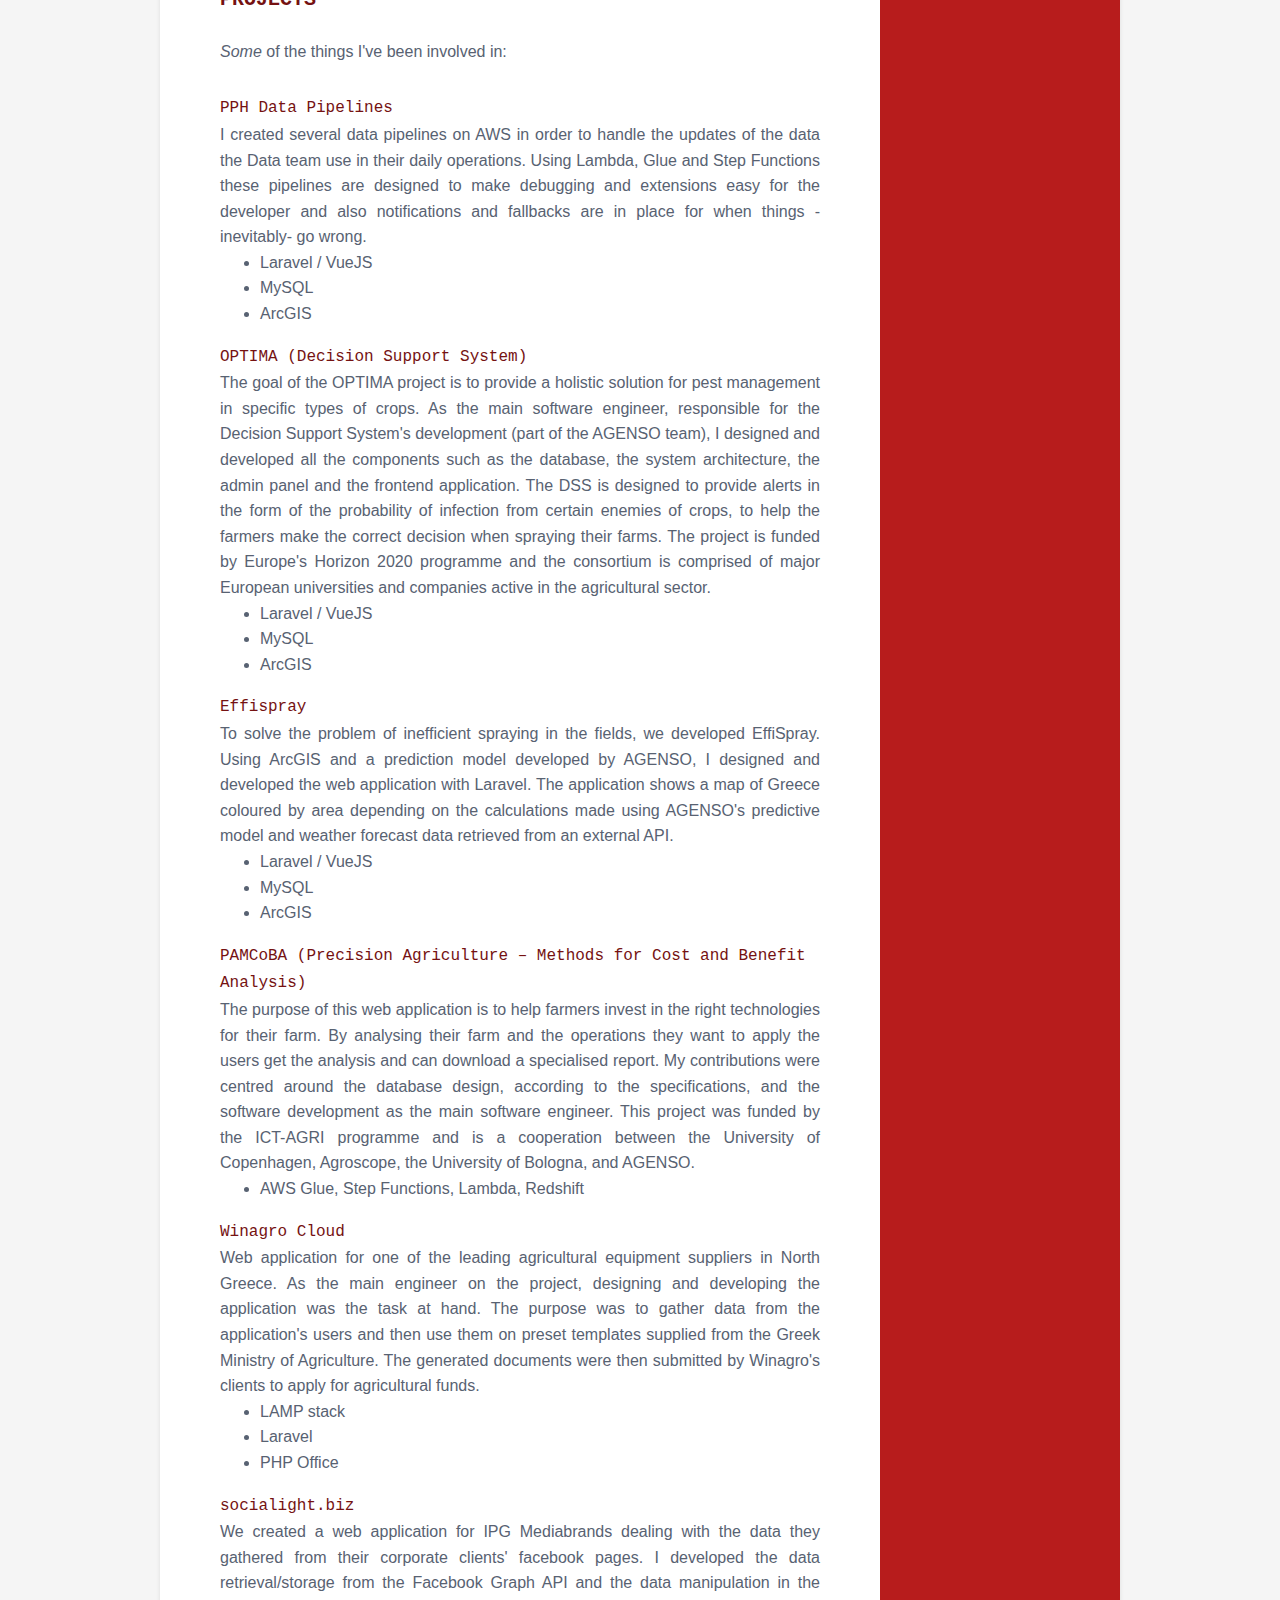
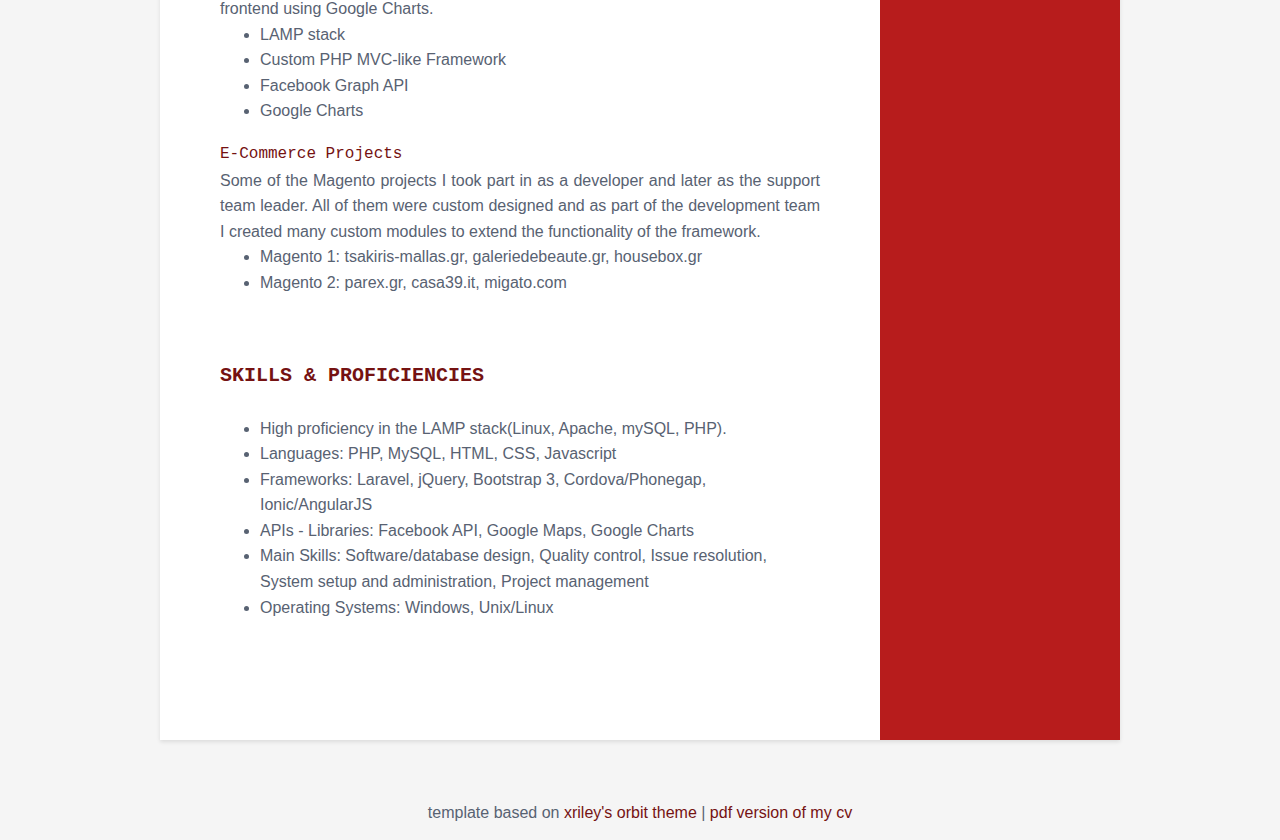
==== commit d9850b07: "May/22 update" ====
--- a/themes/hugo-zero/static/cv/index.html
+++ b/themes/hugo-zero/static/cv/index.html
@@ -41,9 +41,9 @@
 
         <div class="contact-container container-block">
             <ul class="list-unstyled contact-list">
-                <li class="email"><i class="fas fa-envelope"></i><a href="mailto: hello@azotos.gr">hello@azotos.gr</a></li>
+                <li class="email"><i class="fas fa-envelope"></i><a href="mailto: hello@azotos.com">hello@azotos.com</a></li>
                 <li class="phone"><i class="fas fa-phone"></i><a href="tel:+30 698 96 17 264">+30 698 96 17 264</a></li>
-                <li class="website"><i class="fas fa-globe"></i><a href="https://www.azotos.gr" target="_blank">azotos.gr</a></li>
+                <li class="website"><i class="fas fa-globe"></i><a href="https://www.azotos.com" target="_blank">azotos.com</a></li>
                 <li class="linkedin"><i class="fab fa-linkedin-in"></i><a href="https://linkedin.com/in/alexzotos" target="_blank">/in/alexzotos</a></li>
                 <li class="github"><i class="fab fa-github"></i><a href="https://github.com/LockonZero" target="_blank">@LockonZero</a></li>
             </ul>
@@ -86,9 +86,12 @@
     <div class="main-wrapper">
 
         <section class="section summary-section">
-            <h2 class="section-title"><span class="icon-holder"><i class="fas fa-user"></i></span>Career Profile</h2>
+            <h2 class="section-title"><span class="icon-holder"><i class="fas fa-user"></i></span>Profile</h2>
             <div class="summary">
-                <p>Software engineer specialising in web development. Able to design software using modern methods and technologies. Highly flexible to adapting and integrating UI and functionality changes. Skilled with high experience in integrating creative solutions into new and existing systems. Current interests include: NLP, Machine learning, Deep learning.</p>
+                <p>Software engineer specialising in web development. Able to design software using modern methods and 
+                    technologies. Highly flexible to adapting and integrating UI and functionality changes. Skilled with 
+                    high experience in integrating creative solutions into new and existing systems. <br> <br>  
+                    Current interests include: Software development, Databases, NLP</p>
             </div><!--//summary-->
         </section><!--//section-->
 
@@ -98,18 +101,42 @@
             <div class="item">
                 <div class="meta">
                     <div class="upper-row">
+                        <h3 class="job-title">Software Engineer</h3>
+                        <div class="time">Nov 2021 - Ongoing</div>
+                    </div><!--//upper-row-->
+                    <div class="company">Netcompany Intrasoft - Athens (Remote)</div>
+                </div><!--//meta-->
+                <div class="details">
+                    <p class="text-justify">
+                        Part of EUIPO's Data Science team.       
+                    </p>
+                    <!-- <ul>
+                        <li><b>Technologies:</b></li>
+                        <li><b>Main Skills:</b></li>
+                    </ul> -->
+                </div><!--//details-->
+            </div><!--//item-->
+
+            <div class="item">
+                <div class="meta">
+                    <div class="upper-row">
                         <h3 class="job-title">Data Engineer</h3>
-                        <div class="time">Dec 2020 - Ongoing</div>
-                    </div><!--//upper-row-->
-                    <div class="company">PeoplePerHour - Kerameikos, Athens</div>
-                </div><!--//meta-->
-             <!--    <div class="details">
-                    <p class="text-justify">TODO</p>
+                        <div class="time">Dec 2020 - Nov 2021</div>
+                    </div><!--//upper-row-->
+                    <div class="company">PeoplePerHour - Athens (Remote)</div>
+                </div><!--//meta-->
+                <div class="details">
+                    <p class="text-justify">
+                        Member of the Data Science team. Responsibilities include design, development and monitoring of 
+                        ETL pipelines, deploying API services for machine learning models, integrating models into the 
+                        PPH platform, monitoring the team's AWS account spending, making dashboards to facilitate the 
+                        data analysis by other teams.
+                    </p>
                     <ul>
-                        <li><b>Technologies:</b> TODO</li>
-                        <li><b>Main Skills:</b> TODO</li>
+                        <li><b>Technologies:</b> Python, Flask, AWS {Glue, Lambda, Redshift, etc}</li>
+                        <li><b>Main Skills:</b> Software Development, ETL processes, Design and Automation</li>
                     </ul>
-                </div> --><!--//details-->
+                </div><!--//details-->
             </div><!--//item-->
 
             <div class="item">
@@ -121,7 +148,9 @@
                     <div class="company">AGENSO - Koukaki, Athens</div>
                 </div><!--//meta-->
                 <div class="details">
-                    <p class="text-justify">In this position, my main tasks include R&amp;D for the selected frameworks, designing databases and developing applications according to the client’s specifications. Also, I have been involved in the architectural process of several of the company's applications.</p>
+                    <p class="text-justify">In this position, my main tasks include R&amp;D for the selected frameworks,
+                         designing databases and developing applications according to the client's specifications. Also, 
+                         I have been involved in the architectural process of several of the company's applications.</p>
                     <ul>
                         <li><b>Technologies:</b> Laravel, VueJS, ArcGIS, Weather APIs, RESTful Services</li>
                         <li><b>Main Skills:</b> Software development, Database architecture, Quality control, Project management</li>
@@ -138,10 +167,15 @@
                     <div class="company">Netsteps S.A. - Gerakas, Athens</div>
                 </div><!--//meta-->
                 <div class="details">
-                    <p class="text-justify">Responsibilities included understanding and analysing client requirements, designing high quality software using the appropriate frameworks based on the required specifications, optimising workflows, studying and integrating any required state-of-the-art technologies in new projects.</p>
+                    <p class="text-justify">Responsibilities included understanding and analysing client requirements, 
+                        designing high quality software using the appropriate frameworks based on the required 
+                        specifications, optimising workflows, studying and integrating any required state-of-the-art 
+                        technologies in new projects.</p>
                     <ul>
-                        <li><b>Technologies:</b> PHP, MySQL, HTML, CSS, JavaScript, Laravel, jQuery, Bootstrap 3, Cordova/PhoneGap, Ionic/AngularJS, Magento/Magento2</li>
-                        <li><b>Main Skills:</b> Software/database design, Quality control, Issue resolution, System setup and administration, Project management</li>
+                        <li><b>Technologies:</b> PHP, MySQL, HTML, CSS, JavaScript, Laravel, jQuery, Bootstrap 3, 
+                            Cordova/PhoneGap, Ionic/AngularJS, Magento/Magento2</li>
+                        <li><b>Main Skills:</b> Software/database design, Quality control, Issue resolution, System 
+                            setup and administration, Project management</li>
                     </ul>
                 </div><!--//details-->
             </div><!--//item-->
@@ -155,7 +189,8 @@
                     <div class="company">Netsteps S.A. - Gerakas, Athens</div>
                 </div><!--//meta-->
                 <div class="details">
-                    <p class="text-justify">Starting as a software engineering intern I was introduced to the company's internal structure, processes and required frameworks.</p>
+                    <p class="text-justify">Starting as a software engineering intern I was introduced to the company's 
+                        internal structure, processes and required frameworks.</p>
 
                 </div><!--//details-->
             </div><!--//item-->
@@ -165,11 +200,17 @@
         <section class="section projects-section">
             <h2 class="section-title"><span class="icon-holder"><i class="fas fa-archive"></i></span>Projects</h2>
             <div class="intro">
-                <p>I've been involved in the following notable projects:</p>
+                <p><i>Some</i> of the things I've been involved in:</p>
             </div><!--//intro-->
 
             <div class="item">
-                <span class="project-title"><a href="#hook">OPTIMA (Decision Support System)</a></span> <br> <div class="project-tagline text-justify">The goal of the OPTIMA project is to provide a holistic solution for pest management in specific types of crops. As the main software engineer, responsible for the Decision Support System’s development (part of the AGENSO team), I designed and developed all the components such as the database, the system architecture, the admin panel and the frontend application. The DSS is designed to provide alerts in the form of the probability of infection from certain enemies of crops, to help the farmers make the correct decision when spraying their farms. The project is funded by Europe’s Horizon 2020 programme and the consortium is comprised of major European universities and companies active in the agricultural sector. </div>
+                <span class="project-title"><a href="#hook">PPH Data Pipelines</a></span> <br> 
+                <div class="project-tagline text-justify">
+                    I created several data pipelines on AWS in order to handle the updates of the data the Data team 
+                    use in their daily operations. Using Lambda, Glue and Step Functions these pipelines are designed 
+                    to make debugging and extensions easy for the developer and also notifications and fallbacks are in 
+                    place for when things -inevitably- go wrong.
+                </div>
                 <ul>
                     <li>Laravel / VueJS</li>
                     <li>MySQL</li>
@@ -178,7 +219,15 @@
             </div><!--//item-->
 
             <div class="item">
-                <span class="project-title"><a href="#hook">Effispray</a></span> <br> <div class="project-tagline text-justify">To solve the problem of inefficient spraying in the fields, we developed EffiSpray. Using ArcGIS and a prediction model developed by AGENSO, I designed and developed the web application with Laravel. The application shows a map of Greece coloured by area depending on the calculations made using AGENSO’s predictive model and weather forecast data retrieved from an external API.</div>
+                <span class="project-title"><a href="#hook">OPTIMA (Decision Support System)</a></span> <br> 
+                <div class="project-tagline text-justify">The goal of the OPTIMA project is to provide a holistic 
+                    solution for pest management in specific types of crops. As the main software engineer, responsible 
+                    for the Decision Support System's development (part of the AGENSO team), I designed and developed 
+                    all the components such as the database, the system architecture, the admin panel and the frontend 
+                    application. The DSS is designed to provide alerts in the form of the probability of infection from 
+                    certain enemies of crops, to help the farmers make the correct decision when spraying their farms. 
+                    The project is funded by Europe's Horizon 2020 programme and the consortium is comprised of major 
+                    European universities and companies active in the agricultural sector. </div>
                 <ul>
                     <li>Laravel / VueJS</li>
                     <li>MySQL</li>
@@ -187,17 +236,40 @@
             </div><!--//item-->
 
             <div class="item">
-                <span class="project-title"><a href="#hook">PAMCoBA (Precision Agriculture – Methods for Cost and Benefit Analysis)</a></span>
-                <br> <div class="project-tagline text-justify">The purpose of this web application is to help farmers invest in the right technologies for their farm. By analysing their farm and the operations they want to apply the users get the analysis and can download a specialised report. My contributions were centred around the database design, according to the specifications, and the software development as the main software engineer. This project was funded by the ICT-AGRI programme and is a cooperation between the University of Copenhagen, Agroscope, the University of Bologna, and AGENSO. </div>
+                <span class="project-title"><a href="#hook">Effispray</a></span> <br> 
+                <div class="project-tagline text-justify">To solve the problem of inefficient spraying in the fields, we 
+                    developed EffiSpray. Using ArcGIS and a prediction model developed by AGENSO, I designed and 
+                    developed the web application with Laravel. The application shows a map of Greece coloured by area 
+                    depending on the calculations made using AGENSO's predictive model and weather forecast data retrieved 
+                    from an external API.</div>
                 <ul>
                     <li>Laravel / VueJS</li>
                     <li>MySQL</li>
-                    <li>mpdf</li>
-                </ul>
-            </div><!--//item-->
-
-            <div class="item">
-                <span class="project-title"><a href="#hook">Winagro Cloud</a></span> <br> <div class="project-tagline text-justify">Web application for one of the leading agricultural equipment suppliers in North Greece. As the main engineer on the project, designing and developing the application was the task at hand. The purpose was to gather data from the application’s users and then use them on preset templates supplied from the Greek Ministry of Agriculture. The generated documents were then submitted by Winagro’s clients to apply for agricultural funds.</div>
+                    <li>ArcGIS</li>
+                </ul>
+            </div><!--//item-->
+
+            <div class="item">
+                <span class="project-title"><a href="#hook">PAMCoBA (Precision Agriculture – Methods for Cost and Benefit Analysis)</a></span>
+                <br> <div class="project-tagline text-justify">The purpose of this web application is to help farmers 
+                    invest in the right technologies for their farm. By analysing their farm and the operations they 
+                    want to apply the users get the analysis and can download a specialised report. My contributions 
+                    were centred around the database design, according to the specifications, and the software 
+                    development as the main software engineer. This project was funded by the ICT-AGRI programme 
+                    and is a cooperation between the University of Copenhagen, Agroscope, the University of Bologna, 
+                    and AGENSO. </div>
+                <ul>
+                    <li>AWS Glue, Step Functions, Lambda, Redshift</li>
+                </ul>
+            </div><!--//item-->
+
+            <div class="item">
+                <span class="project-title"><a href="#hook">Winagro Cloud</a></span> <br> 
+                <div class="project-tagline text-justify">Web application for one of the leading agricultural equipment 
+                    suppliers in North Greece. As the main engineer on the project, designing and developing the 
+                    application was the task at hand. The purpose was to gather data from the application's users 
+                    and then use them on preset templates supplied from the Greek Ministry of Agriculture. The generated
+                     documents were then submitted by Winagro's clients to apply for agricultural funds.</div>
                 <ul>
                     <li>LAMP stack</li>
                     <li>Laravel</li>
@@ -206,7 +278,11 @@
             </div><!--//item-->
 
             <div class="item">
-                <span class="project-title"><a href="#hook">socialight.biz</a></span> <br> <div class="project-tagline text-justify">We created a web application for IPG Mediabrands dealing with the data they gathered from their corporate clients’ facebook pages. I developed the data retrieval/storage from the Facebook Graph API and the data manipulation in the frontend using Google Charts.</div>
+                <span class="project-title"><a href="#hook">socialight.biz</a></span> <br> 
+                <div class="project-tagline text-justify">We created a web application for IPG Mediabrands dealing with 
+                    the data they gathered from their corporate clients' facebook pages. I developed the data 
+                    retrieval/storage from the Facebook Graph API and the data manipulation in the frontend using Google
+                     Charts.</div>
                 <ul>
                     <li>LAMP stack</li>
                     <li>Custom PHP MVC-like Framework</li>
@@ -216,7 +292,10 @@
             </div><!--//item-->
 
             <div class="item">
-                <span class="project-title"><a href="#hook">E-Commerce Projects</a></span> <br> <div class="project-tagline text-justify">Some of the Magento projects I took part in as a developer and later as the support team leader. All of them were custom designed and as part of the development team I created many custom modules to extend the functionality of the framework.</div>
+                <span class="project-title"><a href="#hook">E-Commerce Projects</a></span> <br> 
+                <div class="project-tagline text-justify">Some of the Magento projects I took part in as a developer and
+                     later as the support team leader. All of them were custom designed and as part of the development 
+                     team I created many custom modules to extend the functionality of the framework.</div>
                 <ul>
                     <li>Magento 1: tsakiris-mallas.gr, galeriedebeaute.gr, housebox.gr</li>
                     <li>Magento 2: parex.gr, casa39.it, migato.com</li>
@@ -245,7 +324,7 @@
 
 <footer class="footer">
     <div class="text-center">
-        template based on <a href="https://git.io/vps8f">xriley's orbit theme</a> | <a href="https://www.azotos.gr/cv/dist/alexzotos-cv-2020-7.pdf">pdf version of my cv</a>
+        template based on <a href="https://git.io/vps8f">xriley's orbit theme</a> | <a href="https://www.azotos.gr/cv/dist/alexzotos-cv-2021-8.pdf">pdf version of my cv</a>
     </div><!--//container-->
 </footer><!--//footer-->
 
